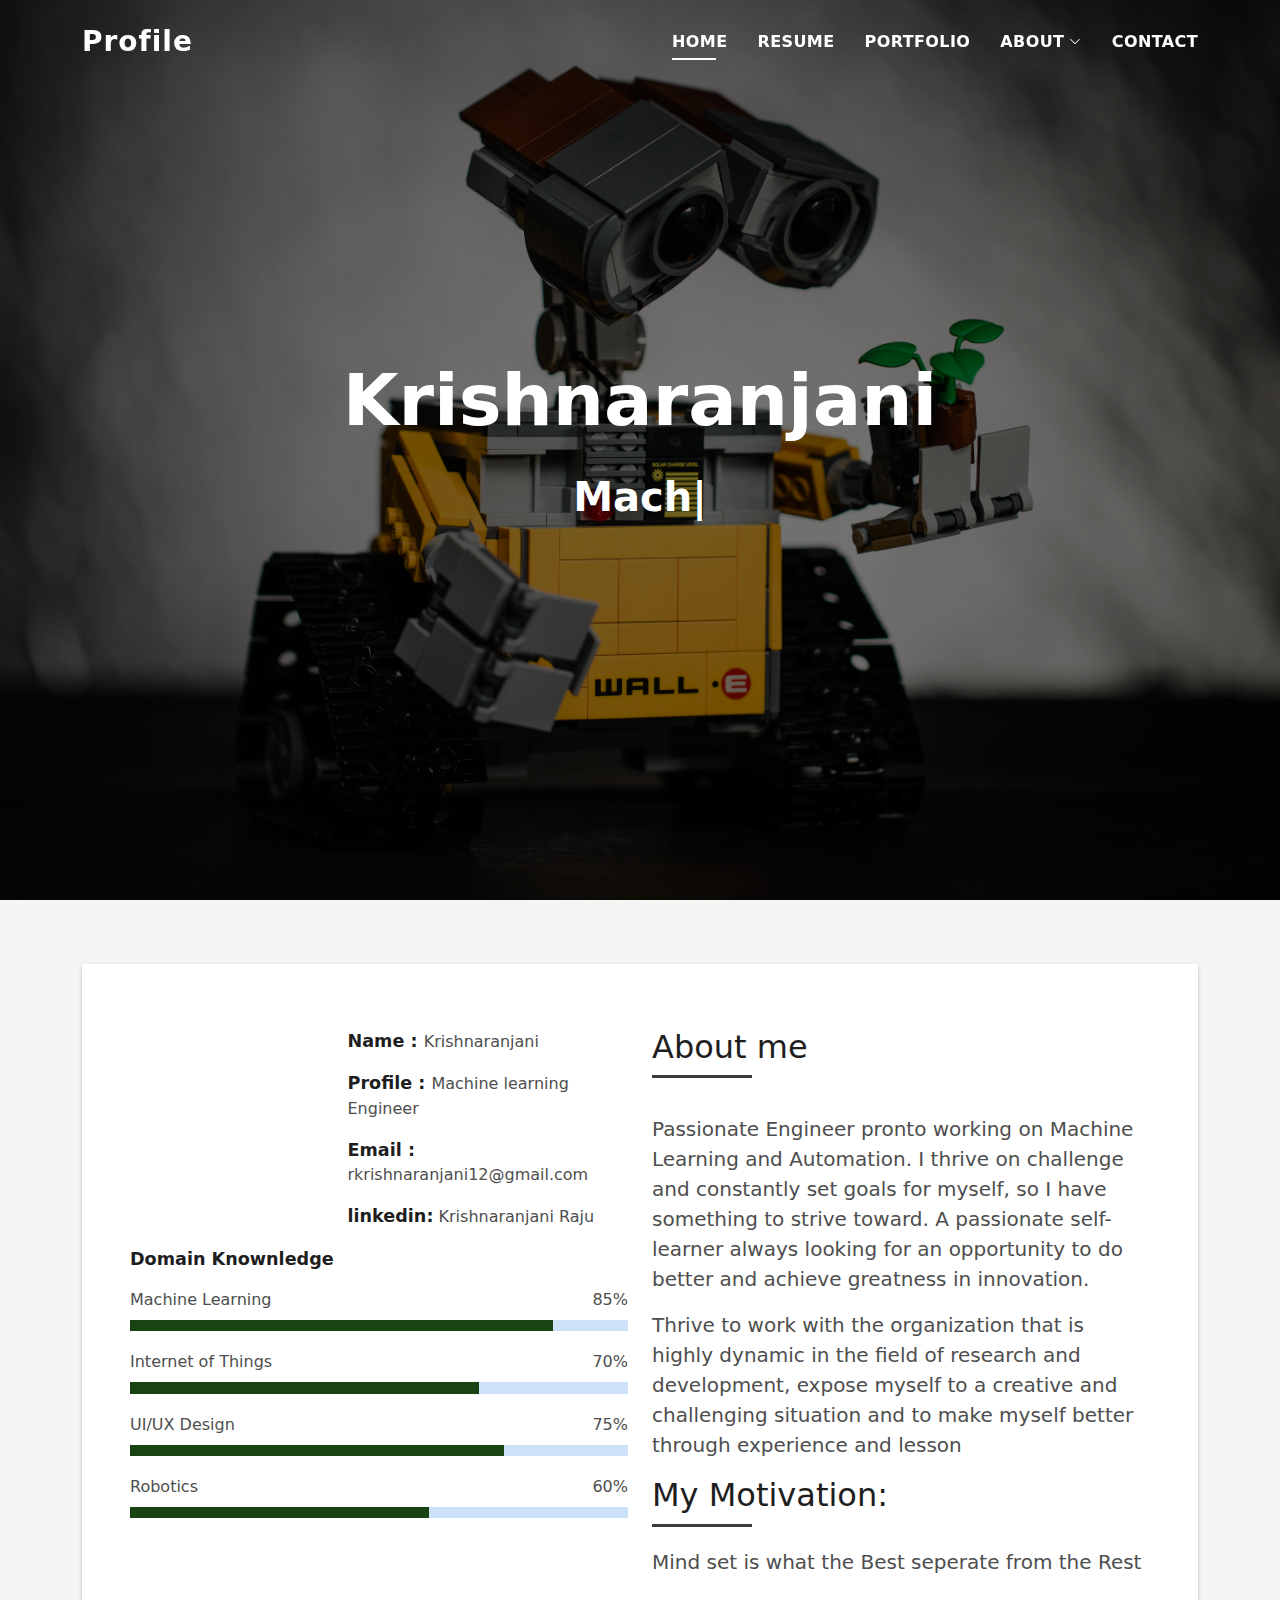
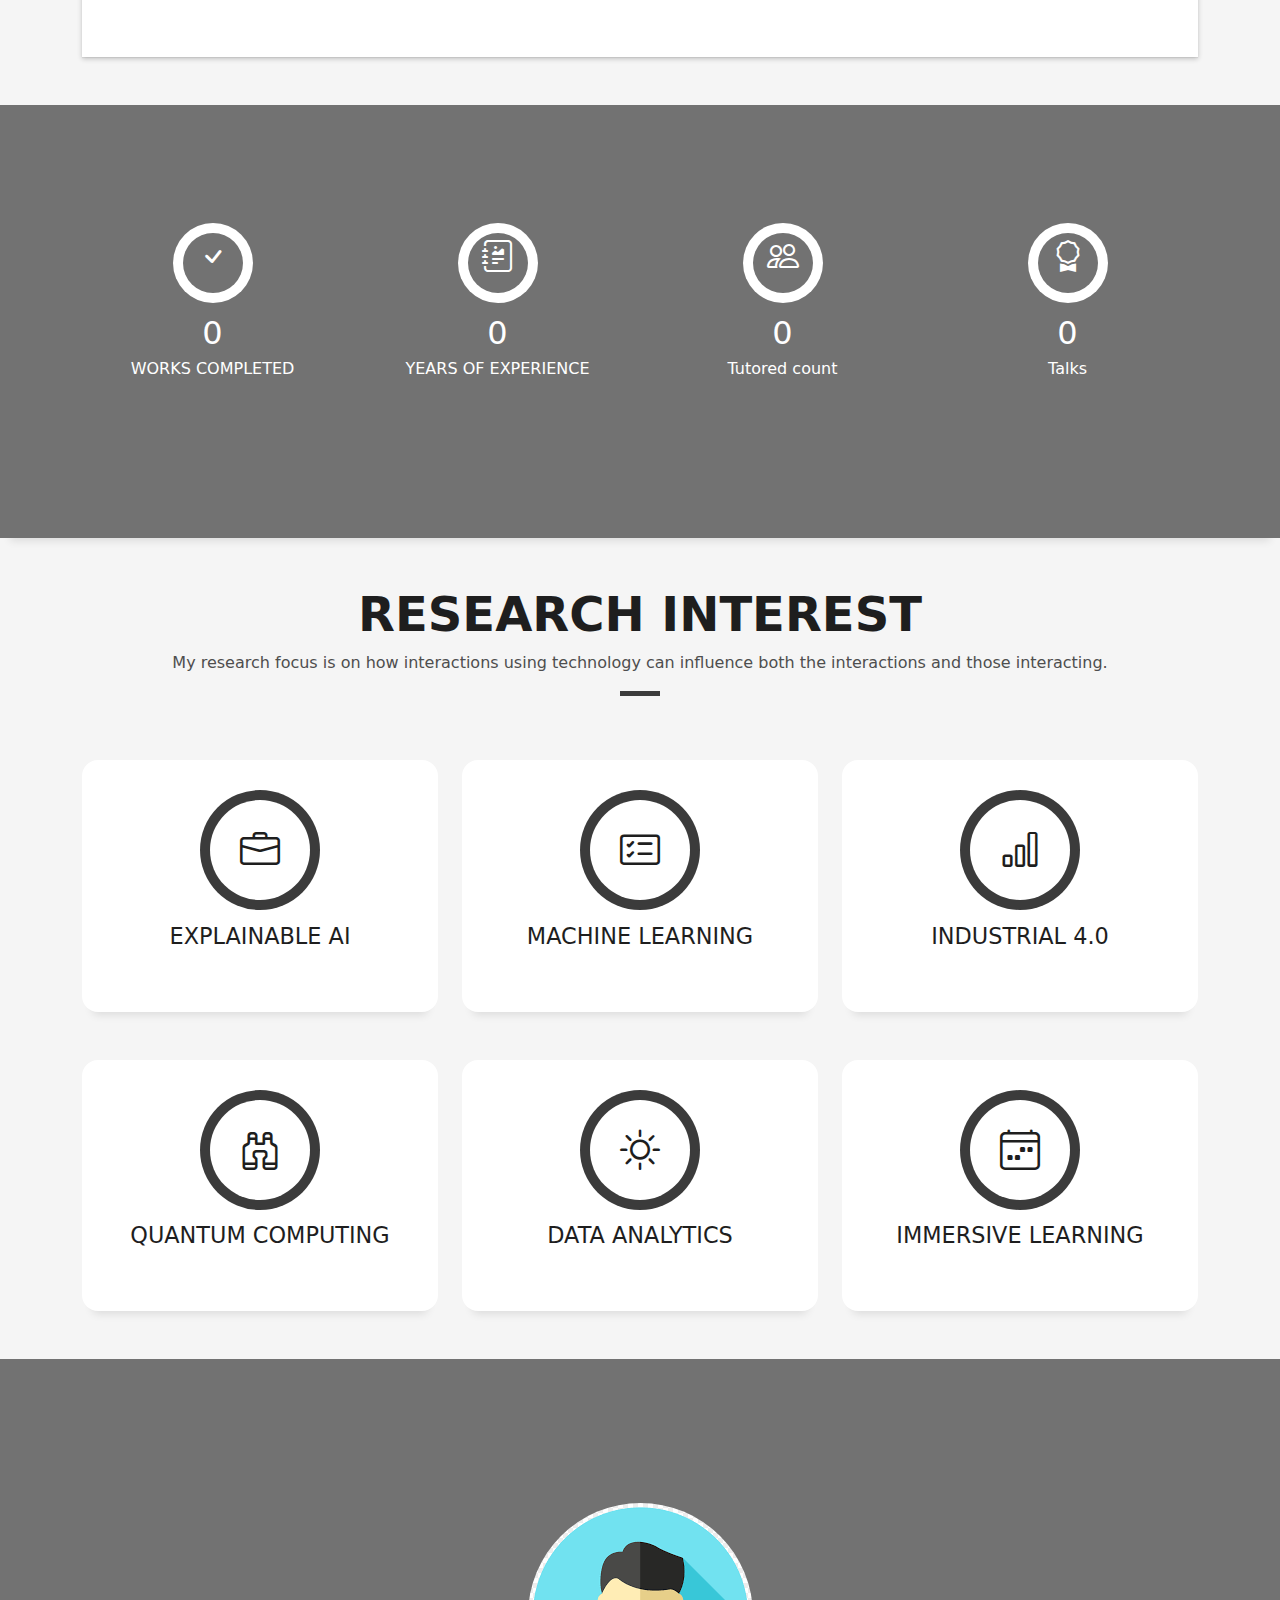
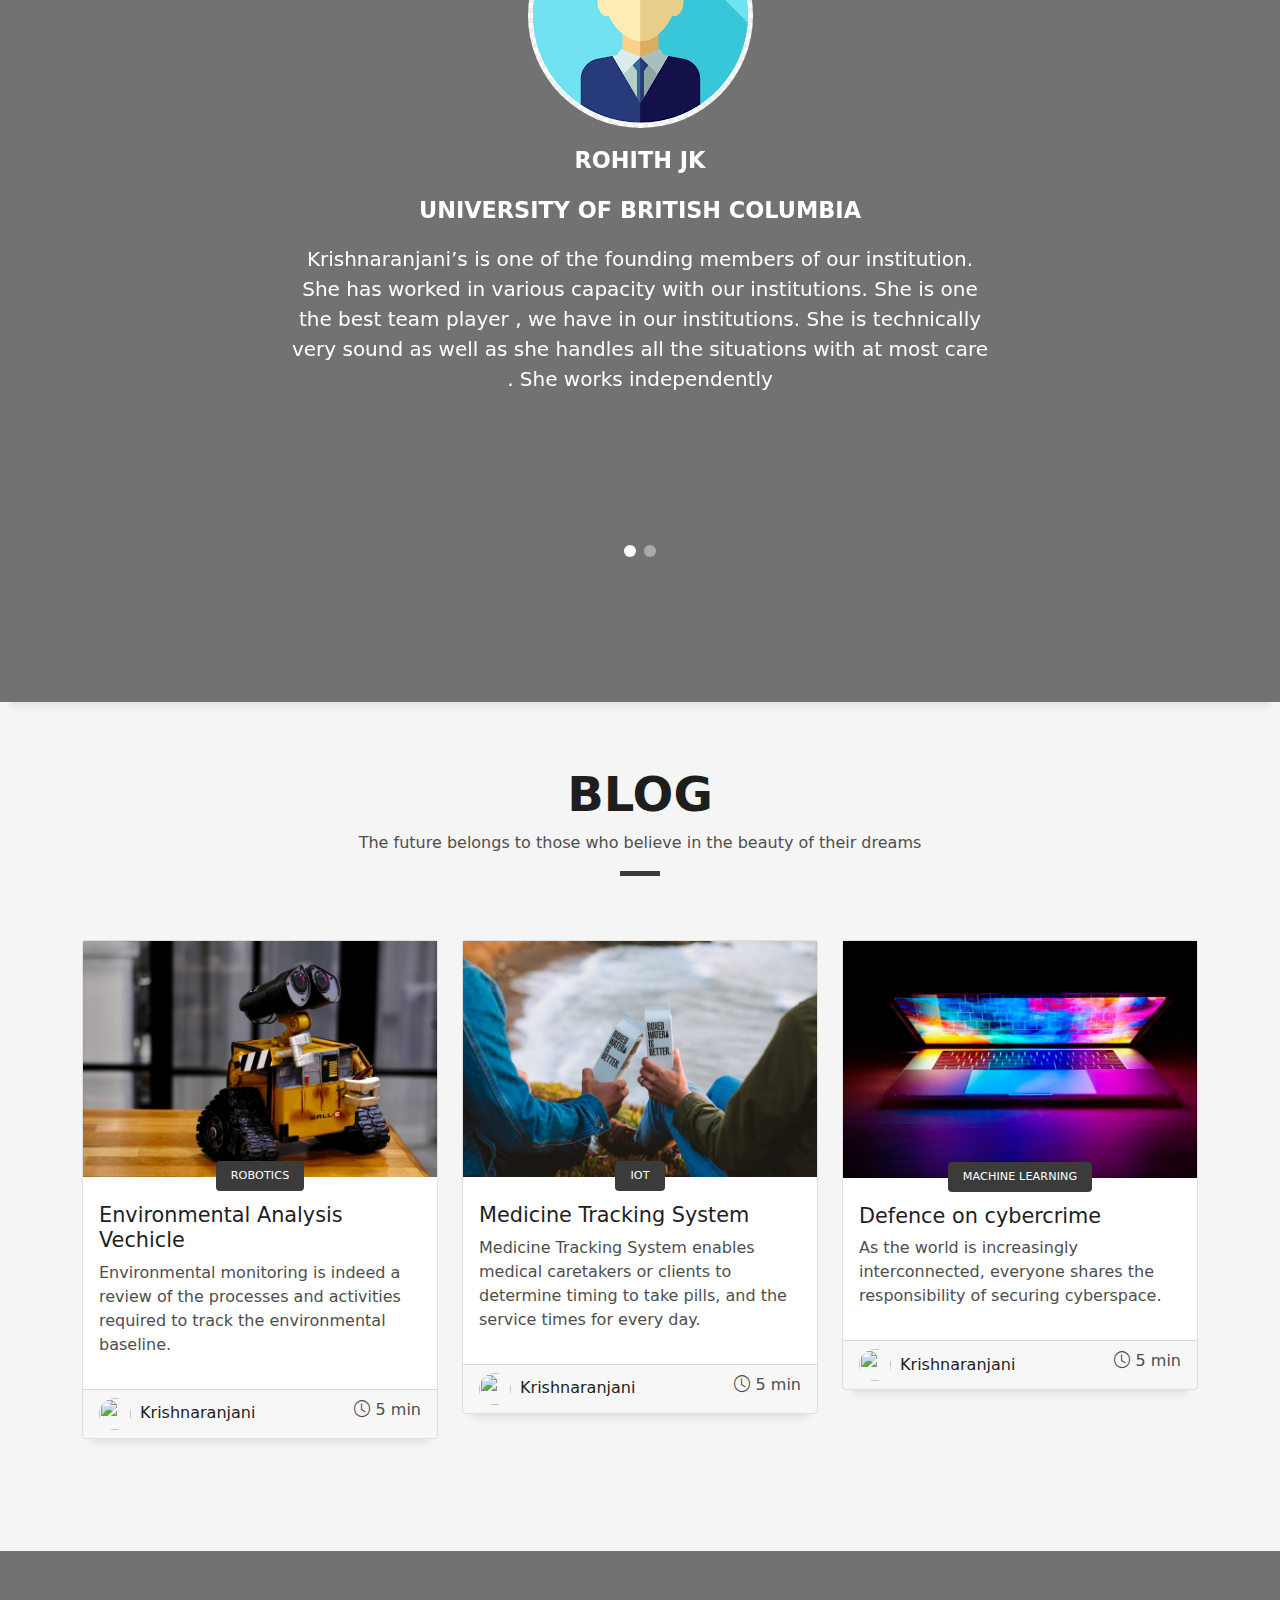
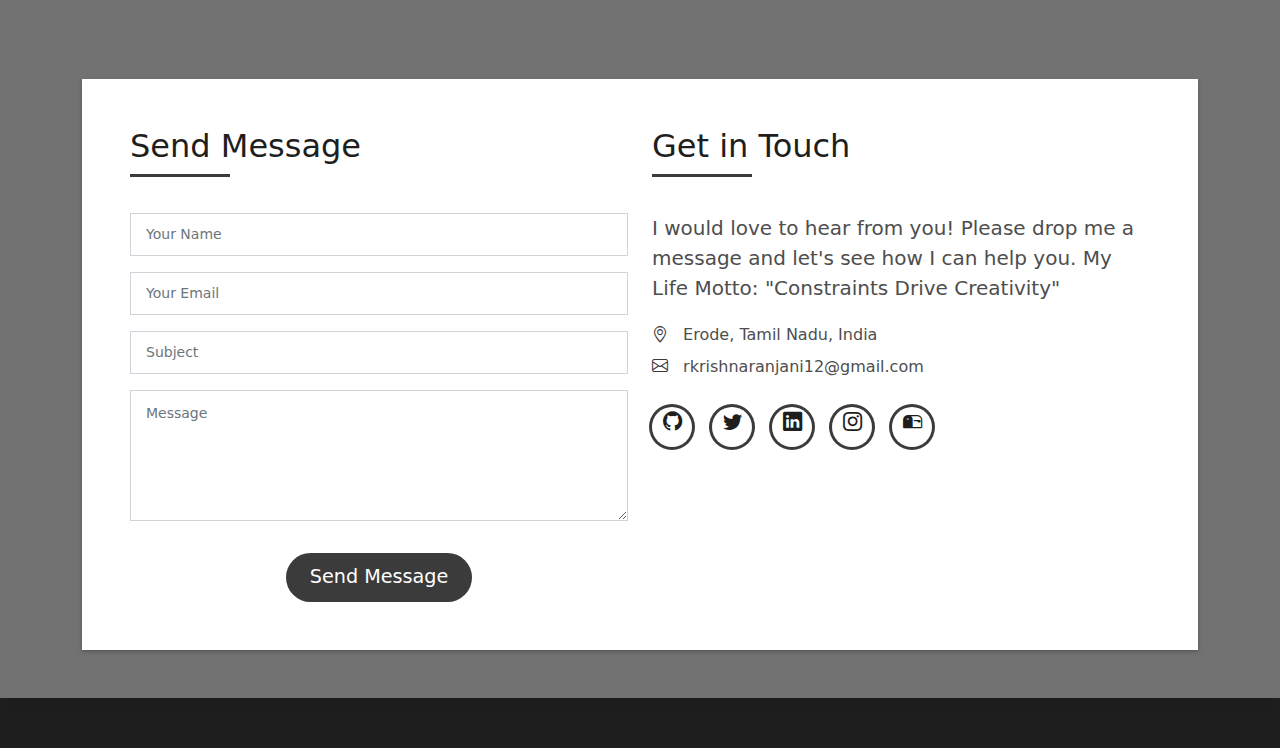
==== index.html @ b7ba9828 "Init commit" ====
<!DOCTYPE html>
<html lang="en">

<head>
  <meta charset="utf-8">
  <meta content="width=device-width, initial-scale=1.0" name="viewport">
  <meta name="viewport" content="width=device-width, initial-scale=1">


  <title>Krishnaranjani</title>
  <title>Krishnaranjani</title>
  <link href="assets/img/favicon.png" rel="icon">
  <link href="assets/img/apple-touch-icon.png" rel="apple-touch-icon">
  <link rel="stylesheet" href="https://cdnjs.cloudflare.com/ajax/libs/font-awesome/4.7.0/css/font-awesome.min.css">



  <!-- Vendor CSS Files -->
  <link href="assets/vendor/bootstrap/css/bootstrap.min.css" rel="stylesheet">
  <link href="assets/vendor/bootstrap-icons/bootstrap-icons.css" rel="stylesheet">
  <link href="assets/vendor/glightbox/css/glightbox.min.css" rel="stylesheet">
  <link href="assets/vendor/swiper/swiper-bundle.min.css" rel="stylesheet">

  <!-- Template Main CSS File -->
  <link href="assets/css/style.css" rel="stylesheet">

</head>

<body>

  <!-- ======= Header ======= -->
  <header id="header" class="fixed-top">
    <div class="container d-flex align-items-center justify-content-between">


      <i class="bi bi-list mobile-nav-toggle">
      </i>

      <h1 class="logo"><a href="index.html">Profile</a></h1>
      <!-- Uncomment below if you prefer to use an image logo -->
      <!-- <a href="index.html" class="logo"><img src="assets/img/logo.png" alt="" class="img-fluid"></a>-->

      <nav id="navbar" class="navbar ">
        <ul>
          <li><a class="bnav-link scrollto active " href="index.html">Home</a></li>
          <li><a class="bnav-link scrollto" href="Resume.html">Resume</a></li>
          <li><a class="bnav-link scrollto " href="Blog.html">Portfolio</a></li>

          <li class="dropdown"><a href="#"><span>About</span> <i class="bi bi-chevron-down"></i></a>
            <ul>
              <li><a href="Experience.html">Journey</a></li>
              <li><a href="#">Current Research</a></li>
              <li><a href="Resume.html">Testimonials</a></li>
              <li><a href="#">Teaching and Outreach</a></li>
              <li><a href="#">Reads</a></li>
              <li><a href="#">Writes</a></li>
            </ul>
          </li>
          <li><a class="bnav-link scrollto" href="contact.html">Contact</a></li>

        </ul>

      </nav>
      <!-- .navbar -->

    </div>


  </header><!-- End Header -->

  <!-- ======= Hero Section ======= -->
  <div id="hero" class="hero route bg-image" style="background-image: url(assets/img/bg.jpg)">
    <div class="overlay-itro"></div>
    <div class="hero-content display-table">
      <div class="table-cell">
        <div class="container">
          <!--<p class="display-6 color-d">Hello, world!</p>-->
          <h1 class="hero-title mb-4">Krishnaranjani</h1>
          <p class="hero-subtitle"><span class="typed"
              data-typed-items="Machine learning Engineer,Explorer , Ambivert, Researcher"></span></p>
          <!-- <p class="pt-3"><a class="btn btn-primary btn js-scroll px-4" href="#about" role="button">Learn More</a></p> -->
        </div>
      </div>
    </div>
  </div><!-- End Hero Section -->

  <main id="main">

    <!-- ======= About Section ======= -->
    <section id="about" class="about-mf sect-pt4 route">
      <div class="container">
        <div class="row">
          <div class="col-sm-12">
            <div class="box-shadow-full">
              <div class="row">
                <div class="col-md-6">
                  <div class="row">
                    <div class="col-sm-6 col-md-5">
                      <div class="about-img">
                        <img src="assets/img/profilepic.jpg" class="img-fluid rounded b-shadow-a" alt="">
                      </div>
                    </div>
                    <div class="col-sm-6 col-md-7">
                      <div class="about-info">
                        <p><span class="title-s">Name : </span> <span>Krishnaranjani</span></p>
                        <p><span class="title-s">Profile : </span> <span>Machine learning Engineer</span></p>
                        <p><span class="title-s">Email : </span> <span>rkrishnaranjani12@gmail.com</span></p>
                        <p><span class="title-s">linkedin:</span> <span>Krishnaranjani Raju</span></p>
                      </div>
                    </div>
                  </div>
                  <div class="skill-mf">
                    <p class="title-s">Domain Knownledge</p>
                    <span>Machine Learning</span> <span class="pull-right">85%</span>
                    <div class="progress">
                      <div class="progress-bar" role="progressbar" style="width: 85%;" aria-valuenow="85"
                        aria-valuemin="0" aria-valuemax="100"></div>
                    </div>
                    <span>Internet of Things</span> <span class="pull-right">70%</span>
                    <div class="progress">
                      <div class="progress-bar" role="progressbar" style="width: 70%" aria-valuenow="70"
                        aria-valuemin="0" aria-valuemax="100"></div>
                    </div>
                    <span>UI/UX Design</span> <span class="pull-right">75%</span>
                    <div class="progress">
                      <div class="progress-bar" role="progressbar" style="width: 75%" aria-valuenow="75"
                        aria-valuemin="0" aria-valuemax="100"></div>
                    </div>
                    <span>Robotics</span> <span class="pull-right">60%</span>
                    <div class="progress">
                      <div class="progress-bar" role="progressbar" style="width: 60%" aria-valuenow="60"
                        aria-valuemin="0" aria-valuemax="100"></div>
                    </div>
                  </div>
                </div>
                <div class="col-md-6">
                  <div class="about-me pt-4 pt-md-0">
                    <div class="title-box-2">
                      <h5 class="title-left">
                        About me
                      </h5>
                    </div>
                    <p class="lead">
                      Passionate Engineer pronto working on Machine Learning and Automation.
                      I thrive on challenge and constantly set goals for myself, so I have something to strive toward.
                      A passionate self-learner always looking for an opportunity to do better and achieve greatness in
                      innovation.
                    </p>
                    <p class="lead">
                      Thrive to work with the organization that is highly dynamic in the field of research and
                      development,
                      expose myself to a creative and challenging situation and to make myself better through experience
                      and lesson
                    </p>
                    <h5 class="title-left">
                      My Motivation:
                    </h5>
                    <br>
                    <p class="lead">
                      Mind set is what the Best seperate from the Rest
                    </p>
                  </div>
                </div>
              </div>
            </div>
          </div>
        </div>
      </div>
    </section><!-- End About Section -->

    <!-- ======= Counter Section ======= -->
    <div class="section-counter paralax-mf bg-image" style="background-image: url(assets/img/counters-bg.jpg)">
      <div class="overlay-mf"></div>
      <div class="container position-relative">
        <div class="row">
          <div class="col-sm-3 col-lg-3">
            <div class="counter-box counter-box pt-4 pt-md-0">
              <div class="counter-ico">
                <span class="ico-circle"><i class="bi bi-check"></i></span>
              </div>
              <div class="counter-num">
                <p data-purecounter-start="0" data-purecounter-end="17" data-purecounter-duration="1"
                  class="counter purecounter"></p>
                <span class="counter-text">WORKS COMPLETED</span>
              </div>
            </div>
          </div>
          <div class="col-sm-3 col-lg-3">
            <div class="counter-box pt-4 pt-md-0">
              <div class="counter-ico">
                <span class="ico-circle"><i class="bi bi-journal-richtext"></i></span>
              </div>
              <div class="counter-num">
                <p data-purecounter-start="0" data-purecounter-end="2" data-purecounter-duration="1"
                  class="counter purecounter"></p>
                <span class="counter-text">YEARS OF EXPERIENCE</span>
              </div>
            </div>
          </div>
          <div class="col-sm-3 col-lg-3">
            <div class="counter-box pt-4 pt-md-0">
              <div class="counter-ico">
                <span class="ico-circle"><i class="bi bi-people"></i></span>
              </div>
              <div class="counter-num">
                <p data-purecounter-start="0" data-purecounter-end="56" data-purecounter-duration="1"
                  class="counter purecounter"></p>
                <span class="counter-text">Tutored count</span>
              </div>
            </div>
          </div>
          <div class="col-sm-3 col-lg-3">
            <div class="counter-box pt-4 pt-md-0">
              <div class="counter-ico">
                <span class="ico-circle"><i class="bi bi-award"></i></span>
              </div>
              <div class="counter-num">
                <p data-purecounter-start="0" data-purecounter-end="6" data-purecounter-duration="1"
                  class="counter purecounter"></p>
                <span class="counter-text">Talks</span>
              </div>
            </div>
          </div>
        </div>
      </div>
    </div><!-- End Counter Section -->

    <!-- ======= Services Section ======= -->
    <section id="services" class="services-mf pt-5 route">
      <div class="container">
        <div class="row">
          <div class="col-sm-12">
            <div class="title-box text-center">
              <h3 class="title-a">
                Research Interest
              </h3>
              <p class="subtitle-a">
                My research focus is on how interactions using technology can influence both the interactions and those
                interacting.
              </p>
              <div class="line-mf"></div>
            </div>
          </div>
        </div>
        <div class="row">
          <div class="col-md-4">
            <div class="service-box">
              <div class="service-ico">
                <span class="ico-circle"><i class="bi bi-briefcase"></i></span>
              </div>
              <div class="service-content">
                <h2 class="s-title">Explainable AI</h2>
                <p class="s-description text-center">

                </p>
              </div>
            </div>
          </div>
          <div class="col-md-4">
            <div class="service-box">
              <div class="service-ico">
                <span class="ico-circle"><i class="bi bi-card-checklist"></i></span>
              </div>
              <div class="service-content">
                <h2 class="s-title">Machine Learning</h2>
                <p class="s-description text-center">

                </p>
              </div>
            </div>
          </div>
          <div class="col-md-4">
            <div class="service-box">
              <div class="service-ico">
                <span class="ico-circle"><i class="bi bi-bar-chart"></i></span>
              </div>
              <div class="service-content">
                <h2 class="s-title">Industrial 4.0</h2>
                <p class="s-description text-center">

                </p>
              </div>
            </div>
          </div>
          <div class="col-md-4">
            <div class="service-box">
              <div class="service-ico">
                <span class="ico-circle"><i class="bi bi-binoculars"></i></span>
              </div>
              <div class="service-content">
                <h2 class="s-title">Quantum Computing</h2>
                <p class="s-description text-center">

                </p>
              </div>
            </div>
          </div>
          <div class="col-md-4">
            <div class="service-box">
              <div class="service-ico">
                <span class="ico-circle"><i class="bi bi-brightness-high"></i></span>
              </div>
              <div class="service-content">
                <h2 class="s-title">Data Analytics</h2>
                <p class="s-description text-center">

                </p>
              </div>
            </div>
          </div>
          <div class="col-md-4">
            <div class="service-box">
              <div class="service-ico">
                <span class="ico-circle"><i class="bi bi-calendar4-week"></i></span>
              </div>
              <div class="service-content">
                <h2 class="s-title">Immersive learning</h2>
                <p class="s-description text-center">

                </p>
              </div>
            </div>
          </div>
        </div>
      </div>
    </section><!-- End Services Section -->





    <!-- ======= Testimonials Section ======= -->
    <div class="testimonials paralax-mf bg-image" style="background-image: url(assets/img/overlay-bg.jpg)">
      <div class="overlay-mf"></div>
      <div class="container">
        <div class="row">
          <div class="col-md-12">

            <div class="testimonials-slider swiper-container" data-aos="fade-up" data-aos-delay="100">
              <div class="swiper-wrapper">

                <div class="swiper-slide">
                  <div class="testimonial-box">
                    <div class="author-test">
                      <img src="assets/img/avatar.PNG" alt="" class="rounded-circle b-shadow-a">
                      <span class="author">Rohith JK</span>
                      <span class="author">University of British Columbia</span>
                    </div>
                    <div class="content-test">
                      <p class="description lead">
                        Krishnaranjani’s is one of the founding members of our institution. She has worked in various
                        capacity with our institutions. She is one the best team player , we have in our institutions.
                        She is technically very sound as well as she handles all the situations with at most care . She
                        works independently
                      </p>
                    </div>
                  </div>
                </div><!-- End testimonial item -->

                <div class="swiper-slide">
                  <div class="testimonial-box">
                    <div class="author-test">
                      <img src="assets/img/avatar.PNG" alt="" class="rounded-circle b-shadow-a">
                      <span class="author">Jawahar Prakash</span>
                      <span class="author">Indian Institute of Technology, Madras</span>
                    </div>
                    <div class="content-test">
                      <p class="description lead">
                        Krishnaranjani is one of the most hardworking persons i have come across in my life. She is
                        ready to do whatever it takes and learn whatever is needed. I have seen master complex heat
                        transfer problems within a week even though she is from a computer background. She is good at
                        doing research and teaching at the same time. Her multitasking ability is very good, she manages
                        different fields like hr, marketing, technical at the same time. She works very hard in silence.
                        My organization is very much blessed to have such a loyal person who stands with you in your bad
                        times.
                      </p>
                    </div>
                  </div>
                </div><!-- End testimonial item -->


              </div>
              <div class="swiper-pagination"></div>
            </div>

            <!-- <div id="testimonial-mf" class="owl-carousel owl-theme">
          
        </div> -->
          </div>
        </div>
      </div>
    </div><!-- End Testimonials Section -->

    <!-- ======= Blog Section ======= -->
    <section id="blog" class="blog-mf sect-pt4 route">
      <div class="container">
        <div class="row">
          <div class="col-sm-12">
            <div class="title-box text-center">
              <h3 class="title-a">
                Blog
              </h3>
              <p class="subtitle-a">
                The future belongs to those who believe in the beauty of their dreams
              </p>
              <div class="line-mf"></div>
            </div>
          </div>
        </div>
        <div class="row">
          <div class="col-md-4">
            <div class="card card-blog">
              <div class="card-img">
                <a href="Blog-1.html"><img src="assets/img/post-1.jpg" alt="" class="img-fluid"></a>
              </div>
              <div class="card-body">
                <div class="card-category-box">
                  <div class="card-category">
                    <h6 class="category">Robotics</h6>
                  </div>
                </div>
                <h3 class="card-title"><a href="Blog-1.html">Environmental Analysis Vechicle</a></h3>
                <p class="card-description">
                  Environmental monitoring is indeed a review of the processes and activities
                  required to track the environmental baseline.
                </p>
              </div>
              <div class="card-footer">
                <div class="post-author">
                  <a href="#">
                    <img src="assets/img/profilepic.jpg" alt="" class="avatar rounded-circle">
                    <span class="author">Krishnaranjani</span>
                  </a>
                </div>
                <div class="post-date">
                  <span class="bi bi-clock"></span> 5 min
                </div>
              </div>
            </div>
          </div>
          <div class="col-md-4">
            <div class="card card-blog">
              <div class="card-img">
                <a href="blog-single.html"><img src="assets/img/post-2.jpg" alt="" class="img-fluid"></a>
              </div>
              <div class="card-body">
                <div class="card-category-box">
                  <div class="card-category">
                    <h6 class="category">IoT</h6>
                  </div>
                </div>
                <h3 class="card-title"><a href="blog-single.html">Medicine Tracking System</a></h3>
                <p class="card-description">
                  Medicine Tracking System enables medical caretakers or clients to determine timing to take pills, and
                  the service times for every day.
                </p>
              </div>
              <div class="card-footer">
                <div class="post-author">
                  <a href="#">
                    <img src="assets/img/profilepic.jpg" alt="" class="avatar rounded-circle">
                    <span class="author">Krishnaranjani</span>
                  </a>
                </div>
                <div class="post-date">
                  <span class="bi bi-clock"></span> 5 min
                </div>
              </div>
            </div>
          </div>
          <div class="col-md-4">
            <div class="card card-blog">
              <div class="card-img">
                <a href="blog-single.html"><img src="assets/img/post-3.jpg" alt="" class="img-fluid"></a>
              </div>
              <div class="card-body">
                <div class="card-category-box">
                  <div class="card-category">
                    <h6 class="category">Machine Learning</h6>
                  </div>
                </div>
                <h3 class="card-title"><a href="blog-single.html">Defence on cybercrime</a></h3>
                <p class="card-description">
                  As the world is increasingly interconnected, everyone shares the responsibility of securing
                  cyberspace.

                </p>
              </div>
              <div class="card-footer">
                <div class="post-author">
                  <a href="#">
                    <img src="assets/img/profilepic.jpg" alt="" class="avatar rounded-circle">
                    <span class="author">Krishnaranjani</span>
                  </a>
                </div>
                <div class="post-date">
                  <span class="bi bi-clock"></span> 5 min
                </div>
              </div>
            </div>
          </div>
        </div>
      </div>
    </section><!-- End Blog Section -->

    <!-- ======= Contact Section ======= -->
    <section id="contact" class="paralax-mf footer-paralax bg-image sect-mt4 route"
      style="background-image: url(assets/img/overlay-bg.jpg)">
      <div class="overlay-mf"></div>
      <div class="container">
        <div class="row">
          <div class="col-sm-12">
            <div class="contact-mf">
              <div id="contact" class="box-shadow-full">
                <div class="row">
                  <div class="col-md-6">
                    <div class="title-box-2">
                      <h5 class="title-left">
                        Send Message
                      </h5>
                    </div>
                    <div>
                      <form action="forms/contact.php" method="post" role="form" class="php-email-form">
                        <div class="row">
                          <div class="col-md-12 mb-3">
                            <div class="form-group">
                              <input type="text" name="name" class="form-control" id="name" placeholder="Your Name"
                                required>
                            </div>
                          </div>
                          <div class="col-md-12 mb-3">
                            <div class="form-group">
                              <input type="email" class="form-control" name="email" id="email" placeholder="Your Email"
                                required>
                            </div>
                          </div>
                          <div class="col-md-12 mb-3">
                            <div class="form-group">
                              <input type="text" class="form-control" name="subject" id="subject" placeholder="Subject"
                                required>
                            </div>
                          </div>
                          <div class="col-md-12">
                            <div class="form-group">
                              <textarea class="form-control" name="message" rows="5" placeholder="Message"
                                required></textarea>
                            </div>
                          </div>
                          <div class="col-md-12 text-center my-3">
                            <div class="loading">Loading</div>
                            <div class="error-message"></div>
                            <div class="sent-message">Your message has been sent. Thank you!</div>
                          </div>
                          <div class="col-md-12 text-center">
                            <button type="submit" class="button button-a button-big button-rouded">Send Message</button>
                          </div>
                        </div>
                      </form>
                    </div>
                  </div>
                  <div class="col-md-6">
                    <div class="title-box-2 pt-4 pt-md-0">
                      <h5 class="title-left">
                        Get in Touch
                      </h5>
                    </div>
                    <div class="more-info">
                      <p class="lead">
                        I would love to hear from you! Please drop me a message and let's see how I can help you.


                        My Life Motto: "Constraints Drive Creativity"
                      </p>
                      <ul class="list-ico">
                        <li><span class="bi bi-geo-alt"></span> Erode, Tamil Nadu, India</li>
                        <li><span class="bi bi-envelope"></span> rkrishnaranjani12@gmail.com</li>
                      </ul>
                    </div>
                    <div class="socials">
                      <ul>
                        <li><a href="https://github.com/KrishnaRanjani"><span class="ico-circle"><i
                                class="bi bi-github align-middle"></i></span></a></li>
                        <li><a href="https://twitter.com/Krishnaranjani_"><span class="ico-circle"><i
                                class="bi bi-twitter align-middle"></i></span></a></li>
                        <li><a href="https://www.linkedin.com/in/krishnaranjani/"><span class="ico-circle"><i
                                class="bi bi-linkedin align-middle"></i></span></a></li>
                        <li><a href="https://www.instagram.com/aim_2_spark/"><span class="ico-circle"><i
                                class="bi bi-instagram align-middle"></i></span></a></li>
                        <li><a href="mailto: rkrishnaranjani12gmail.com"><span class="ico-circle"><i
                                class="bi bi-mailbox2 align-middle"></i></span></a></li>

                      </ul>
                    </div>
                  </div>
                </div>
              </div>
            </div>
          </div>
        </div>
      </div>
    </section><!-- End Contact Section -->

  </main><!-- End #main -->

  <!-- ======= Footer ======= -->
  <footer>
    <div class="container">
      <div class="row">
        <div class="col-sm-12">
          <div class="copyright-box">

          </div>
        </div>
      </div>
    </div>
  </footer>

  <div id="preloader"></div>
  <a href="#" class="back-to-top d-flex align-items-center justify-content-center"><i
      class="bi bi-arrow-up-short"></i></a>


  <script src="assets/vendor/bootstrap/js/bootstrap.bundle.min.js"></script>
  <script src="assets/vendor/glightbox/js/glightbox.min.js"></script>
  <script src="assets/vendor/php-email-form/validate.js"></script>
  <script src="assets/vendor/purecounter/purecounter.js"></script>
  <script src="assets/vendor/swiper/swiper-bundle.min.js"></script>
  <script src="assets/vendor/typed.js/typed.min.js"></script>


  <script src="assets/js/main.js"></script>

</body>

</html>
---- assets/css/style.css ----
/**
* Template Name: DevFolio - v4.3.0
* Template URL: https://bootstrapmade.com/devfolio-bootstrap-portfolio-html-template/
* Author: BootstrapMade.com
* License: https://bootstrapmade.com/license/
*/

/*--------------------------------------------------------------
# General
--------------------------------------------------------------*/

body {
  background-color: #f5f5f5;
  color: #4e4e4e;
}

h1, h2, h3, h4, h5, h6 {
  color: #1e1e1e;
}

a {
  color: #1e1e1e;
  text-decoration: none;
  transition: all 0.5s ease-in-out;
}

a:hover {
  color: #3B3B3B;
  text-decoration: none;
  transition: all 0.5s ease-in-out;
}

.p-r {
  position: relative;
}

.color-a {
  text-decoration: none;
  color: #3B3B3B;
}

.color-d {
  color: #f5f5f5;
}

.color-text-a {
  text-decoration: none;
  color: #4e4e4e;
}

.box-shadow, .paralax-mf, .service-box, .work-box, .card-blog {
  box-shadow: 0 13px 8px -10px rgba(0, 0, 0, 0.1);
}

.box-shadow-a, .button:hover {
  text-decoration: none;
  box-shadow: 0 0 0 4px #cde1f8;
}

.display-5 {
  font-size: 2.5rem;
  font-weight: 300;
  line-height: 1.1;
}

.display-6 {
  font-size: 2rem;
  font-weight: 300;
  line-height: 1.1;
}

.avatar {
  width: 32px;
  height: 32px;
  margin-right: 4px;
  overflow: hidden;
}

.bg-image {
  background-repeat: no-repeat;
  background-attachment: fixed;
  background-size: cover;
  background-position: center center;
}

@media (max-width: 1024px) {
  .bg-image {
    background-attachment: scroll;
  }
}

.overlay-mf {
  background-color: #3B3B3B;
}

.overlay-mf {
  position: absolute;
  top: 0;
  left: 0px;
  padding: 0;
  height: 100%;
  width: 100%;
  opacity: .7;
}

.paralax-mf {
  position: relative;
  padding: 8rem 0;
}

.display-table {
  width: 100%;
  height: 100%;
  display: table;
}

.table-cell {
  display: table-cell;
  vertical-align: middle;
}

/*--/ Sections /--*/

.sect-4 {
  padding: 4rem 0;
}

.sect-pt4 {
  padding-top: 4rem;
}

.sect-mt4 {
  margin-top: 4rem;
}

/*--/ Title s /--*/

.title-s {
  font-weight: 600;
  color: #1e1e1e;
  font-size: 1.1rem;
}

/*--/ Title A /--*/

.title-box {
  margin-bottom: 4rem;
}

.title-a {
  text-decoration: none;
  font-size: 3rem;
  font-weight: bold;
  text-transform: uppercase;
}

.subtitle-a {
  text-decoration: none;
  color: #4e4e4e;
}

.line-mf {
  width: 40px;
  height: 5px;
  background-color: #3B3B3B;
  margin: 0 auto;
}

/*--/ Title Left /--*/

.title-box-2 {
  margin-bottom: 3rem;
}

.title-left {
  font-size: 2rem;
  position: relative;
}

.title-left:before {
  content: '';
  position: absolute;
  height: 3px;
  background-color: #3B3B3B;
  width: 100px;
  bottom: -12px;
}

/*------/ Box /------*/

.box-pl2 {
  padding-left: 2rem;
}

.box-shadow-full {
  padding: 3rem 1.25rem;
  position: relative;
  background-color: #fff;
  margin-bottom: 3rem;
  z-index: 2;
  box-shadow: 0 1px 1px 0 rgba(0, 0, 0, 0.06), 0 2px 5px 0 rgba(0, 0, 0, 0.2);
}

@media (min-width: 768px) {
  .box-shadow-full {
    padding: 3rem;
  }
}

/*------/ Socials /------*/

.socials {
  padding: 1.5rem 0;
}

.socials ul li {
  display: inline-block;
}

.socials .ico-circle {
  height: 40px;
  width: 40px;
  font-size: 1.2rem;
  border-radius: 50%;
  line-height: 1.6;
  margin: 0 15px 0 0;
  box-shadow: 0 0 0 3px #3B3B3B;
  transition: all 500ms ease;
}

.socials .ico-circle:hover {
  background-color: #3B3B3B;
  color: #fff;
  box-shadow: 0 0 0 3px #cde1f8;
  transition: all 500ms ease;
}

/*------/ Ul resect /------*/

.ul-resect, .socials ul, .list-ico, .blog-wrapper .post-meta ul, .box-comments .list-comments, .widget-sidebar .list-sidebar, .widget-tags ul {
  list-style: none;
  padding-left: 0;
  margin-bottom: 0;
}

.list-ico {
  line-height: 2;
}

.list-ico span {
  color: #3B3B3B;
  margin-right: 10px;
}

/*------/ Ico Circle /------*/

.ico-circle {
  height: 100px;
  width: 100px;
  font-size: 2rem;
  border-radius: 50%;
  line-height: 1.55;
  margin: 0 auto;
  text-align: center;
  box-shadow: 0 0 0 10px #3B3B3B;
  display: block;
}

/*------/ Owl Carousel /------*/

.owl-theme .owl-dots {
  text-align: center;
  margin-top: 18px;
}

.owl-theme .owl-dots .owl-dot {
  display: inline-block;
}

.owl-theme .owl-dots .owl-dot span {
  width: 18px;
  height: 7px;
  margin: 5px 5px;
  background: #cde1f8;
  border: 0px solid #cde1f8;
  display: block;
  transition: all 0.6s ease-in-out;
  cursor: pointer;
}

.owl-theme .owl-dots .owl-dot:hover span {
  background-color: #cde1f8;
}

.owl-theme .owl-dots .owl-dot.active span {
  background-color: #1B1B1B;
  width: 25px;
}

/*--/ Scrolltop s /--*/

.scrolltop-mf {
  position: relative;
  display: none;
}

.scrolltop-mf span {
  z-index: 999;
  position: fixed;
  width: 42px;
  height: 42px;
  background-color: #3B3B3B;
  opacity: .7;
  font-size: 1.6rem;
  line-height: 1.5;
  text-align: center;
  color: #fff;
  top: auto;
  left: auto;
  right: 30px;
  bottom: 50px;
  cursor: pointer;
  border-radius: 50%;
}

/*--------------------------------------------------------------
# Back to top button
--------------------------------------------------------------*/

.back-to-top {
  position: fixed;
  visibility: hidden;
  opacity: 0;
  right: 15px;
  bottom: 15px;
  z-index: 996;
  background: #3B3B3B;
  width: 40px;
  height: 40px;
  border-radius: 50px;
  transition: all 0.4s;
}

.back-to-top i {
  font-size: 28px;
  color: #fff;
  line-height: 0;
}

.back-to-top:hover {
  background: #298eff;
  color: #fff;
}

.back-to-top.active {
  visibility: visible;
  opacity: 1;
}

/*------/ Prelaoder /------*/

#preloader {
  position: fixed;
  top: 0;
  left: 0;
  right: 0;
  bottom: 0;
  z-index: 9999;
  overflow: hidden;
  background: #fff;
}

#preloader:before {
  content: "";
  position: fixed;
  top: calc(50% - 30px);
  left: calc(50% - 30px);
  border: 6px solid #f2f2f2;
  border-top: 6px solid #3B3B3B;
  border-radius: 50%;
  width: 60px;
  height: 60px;
  -webkit-animation: animate-preloader 1s linear infinite;
  animation: animate-preloader 1s linear infinite;
}

@-webkit-keyframes animate-preloader {
  0% {
    transform: rotate(0deg);
  }
  100% {
    transform: rotate(360deg);
  }
}

@keyframes animate-preloader {
  0% {
    transform: rotate(0deg);
  }
  100% {
    transform: rotate(360deg);
  }
}

/*------/ loader /------*/

.loader {
  width: 200px;
  height: 200px;
  margin: 0 auto;
  position: relative;
}

.loader:before {
  content: "";
  background: #34b848;
  width: 100px;
  height: 20px;
  transform: translateX(-50%);
  position: absolute;
  bottom: 0;
  left: 50%;
  animation: left-to-right 1s ease infinite alternate;
}

.loader .boxs {
  background: #262626;
  width: 60px;
  height: 60px;
  border-radius: 100%;
  box-shadow: 15px 15px 0px rgba(0, 0, 0, .2);
  transform: translateX(-50%);
  position: absolute;
  bottom: 20px;
  left: 50%;
  animation: turning .5s cubic-bezier(.46, .01, 1, .67) infinite alternate;
}

.loader .boxs:before {
  content: "";
  background: #fff;
  width: 25px;
  height: 25px;
  transform: translateX(-50%) translateY(-50%);
  position: absolute;
  top: 50%;
  left: 50%;
  animation: round 2s ease-in-out infinite alternate;
}

@keyframes left-to-right {
  0% {
    width: 100%;
    border-radius: 0;
  }
  50% {
    width: 100px;
    border-radius: 20px;
  }
  100% {
    width: 100%;
    border-radius: 0;
  }
}

@keyframes turning {
  from {
    bottom: 130px;
  }
  to {
    bottom: 20px;
  }
}

@keyframes round {
  0% {
    border-radius: 0 0 0 0;
    transform: translateX(-50%) translateY(-50%) rotate(0deg);
  }
  25% {
    border-radius: 50% 0 0 0;
    transform: translateX(-50%) translateY(-50%) rotate(90deg);
  }
  50% {
    border-radius: 50% 50% 0 0;
    transform: translateX(-50%) translateY(-50%) rotate(180deg);
  }
  75% {
    border-radius: 50% 50% 50% 0;
    transform: translateX(-50%) translateY(-50%) rotate(270deg);
  }
  100% {
    border-radius: 50% 50% 50% 50%;
    transform: translateX(-50%) translateY(-50%) rotate(360deg);
  }
}

/*------/ Button /------*/

.button {
  display: inline-block;
  padding: .3rem .6rem;
  text-align: center;
  vertical-align: middle;
  -webkit-user-select: none;
  -moz-user-select: none;
  user-select: none;
  font-size: 1rem;
  border-radius: .3rem;
  border: 1px solid transparent;
  transition: all 500ms ease;
  cursor: pointer;
}

.button:focus {
  outline: 0;
}

.button:hover {
  background-color: #0062d3;
  color: #fff;
  transition: all 500ms ease;
}

.button-a {
  text-decoration: none;
  background-color: #3B3B3B;
  color: #fff;
  border-color: #cde1f8;
}

.button-big {
  padding: .9rem 2.3rem;
  font-size: 1.2rem;
}

.button-rouded {
  border-radius: 5rem;
}

.btn-lg {
  padding: .5rem 1rem;
  font-size: 1.25rem;
  line-height: 1.5;
  border-radius: .3rem;
}

/*--------------------------------------------------------------
# Header
--------------------------------------------------------------*/

#header {
  transition: all 0.5s;
  z-index: 997;
  padding: 20px 0;
}

#header .logo {
  font-size: 28px;
  margin: 0;
  padding: 0;
  font-weight: 600;
  letter-spacing: 1px;
}

#header .logo a {
  color: #fff;
}

#header .logo img {
  max-height: 40px;
}

#header.header-scrolled {
  background: rgba(0, 0, 0, 0.9);
  padding: 12px 0;
}

/*--------------------------------------------------------------
# Navigation Menu
--------------------------------------------------------------*/

/**
* Desktop Navigation 
*/

.navbar {
  padding: 0;
}

.navbar ul {
  margin: 0;
  padding: 0;
  display: flex;
  list-style: none;
  align-items: center;
}

.navbar li {
  position: relative;
}

.navbar>ul>li {
  white-space: nowrap;
  padding: 10px 0 10px 30px;
}

/* , .navbar a:focus */
.navbar a {
  display: flex;
  align-items: center;
  justify-content: space-between;
  color: #fff;
  font-size: 16px;
  font-weight: 600;
  padding: 0;
  white-space: nowrap;
  transition: 0.3s;
  letter-spacing: 0.4px;
  position: relative;
  text-transform: uppercase;
}

.navbar a i, .navbar a:focus i {
  font-size: 12px;
  line-height: 0;
  margin-left: 5px;
}

.navbar>ul>li>a:before {
  content: "";
  position: absolute;
  width: 100%;
  height: 2px;
  bottom: -6px;
  left: 0;
  width: 0;
  background-color: #fff;
  visibility: hidden;
  transition: all 0.3s ease-in-out 0s;
}

.navbar a:hover:before, .navbar li:hover>a:before, .navbar .active:before {
  visibility: visible;
  width: 80%;
}

.navbar a:hover, .navbar .active, .navbar .active:focus, .navbar li:hover>a {
  color: #fff;
}

.navbar .dropdown ul {
  display: block;
  position: absolute;
  left: 30px;
  top: calc(100% + 30px);
  margin: 0;
  padding: 10px 0;
  z-index: 99;
  opacity: 0;
  visibility: hidden;
  background: #fff;
  box-shadow: 0px 0px 30px rgba(127, 137, 161, 0.25);
  transition: 0.3s;
}

.navbar .dropdown ul li {
  min-width: 200px;
}

.navbar .dropdown ul a {
  padding: 10px 20px;
  font-size: 14px;
  text-transform: none;
  color: #4e4e4e;
}

.navbar .dropdown ul a i {
  font-size: 12px;
}

.navbar .dropdown ul a:hover, .navbar .dropdown ul .active:hover, .navbar .dropdown ul li:hover>a {
  color: #3B3B3B;
}

.navbar .dropdown:hover>ul {
  opacity: 1;
  top: 100%;
  visibility: visible;
}

.navbar .dropdown .dropdown ul {
  top: 0;
  left: calc(100% - 30px);
  visibility: hidden;
}

.navbar .dropdown .dropdown:hover>ul {
  opacity: 1;
  top: 0;
  left: 100%;
  visibility: visible;
}

@media (max-width: 1366px) {
  .navbar .dropdown .dropdown ul {
    left: -90%;
  }
  .navbar .dropdown .dropdown:hover>ul {
    left: -100%;
  }
}

/**
* Mobile Navigation 
*/

.mobile-nav-toggle {
  color: #fff;
  font-size: 28px;
  cursor: pointer;
  display: none;
  line-height: 0;
  transition: 0.5s;
}

@media (max-width: 991px) {
  .mobile-nav-toggle {
    display: block;
    z-index: 1000;
  }
  .navbar ul {
    display: none;
  }
}

.navbar-mobile {
  position: fixed;
  overflow: hidden;
  top: 0;
  right: 0;
  left: 0;
  bottom: 0;
  background: rgba(78, 78, 78, 0.9);
  transition: 0.3s;
  z-index: 999;
}

.navbar-mobile .mobile-nav-toggle {
  position: absolute;
  top: 15px;
  right: 15px;
}

.navbar-mobile ul {
  display: block;
  position: absolute;
  width: 100%;
  top: 55px;
  /* right: 15px;
  bottom: 15px;
  left: 15px; */
  padding: 10px 0;
  background-color: rgb(251 251 251);
  overflow-y: auto;
  transition: 0.3s;
}

.navbar-mobile>ul>li {
  padding: 0;
}

.navbar-mobile a:hover:before, .navbar-mobile li:hover>a:before, .navbar-mobile .active:before {
  visibility: hidden;
}

.navbar-mobile a {
  padding: 10px 20px;
  font-size: 15px;
  color: #4e4e4e;
}

.navbar-mobile a:hover, .navbar-mobile .active, .navbar-mobile li:hover>a {
  color: #3B3B3B;
}

.navbar-mobile .getstarted {
  margin: 15px;
}

.navbar-mobile .dropdown ul {
  position: static;
  display: none;
  margin: 10px 20px;
  padding: 10px 0;
  z-index: 99;
  opacity: 1;
  visibility: visible;
  background: #fff;
  box-shadow: 0px 0px 30px rgba(127, 137, 161, 0.25);
}

.navbar-mobile .dropdown ul li {
  min-width: 200px;
}

.navbar-mobile .dropdown ul a {
  padding: 10px 20px;
}

.navbar-mobile .dropdown ul a i {
  font-size: 12px;
}

.navbar-mobile .dropdown ul a:hover, .navbar-mobile .dropdown ul .active:hover, .navbar-mobile .dropdown ul li:hover>a {
  color: #3B3B3B;
}

.navbar-mobile .dropdown>.dropdown-active {
  display: block;
  margin-left: 0px !important;
}

/*--------------------------------------------------------------
# Hero Section
--------------------------------------------------------------*/

.hero {
  height: 100vh;
  position: relative;
  color: #fff;
}

.hero .hero-content {
  text-align: center;
  position: absolute;
}

.hero .overlay-itro {
  background-color: rgba(0, 0, 0, 0.6);
  position: absolute;
  top: 0;
  left: 0px;
  padding: 0;
  height: 100%;
  width: 100%;
  opacity: .9;
}

.hero .hero-title {
  color: #fff;
  font-weight: 600;
  font-size: 3rem;
}

@media (min-width: 768px) {
  .hero .hero-title {
    font-size: 4.5rem;
  }
}

.hero .hero-subtitle {
  font-size: 1.5rem;
  font-weight: 600;
}

@media (min-width: 768px) {
  .hero .hero-subtitle {
    font-size: 2.5rem;
  }
}

.hero .text-slider-items {
  display: none;
}

.hero-single {
  height: 350px;
}

.hero-single .hero-content {
  margin-top: 30px;
}

.hero-single .hero-title {
  text-transform: uppercase;
  font-size: 3rem;
}

@media (min-width: 768px) {
  .hero-single .hero-title {
    font-size: 3.5rem;
  }
}

.hero-single .breadcrumb {
  background-color: transparent;
  color: #3B3B3B;
}

.hero-single .breadcrumb .breadcrumb-item:before {
  color: #cde1f8;
}

.hero-single .breadcrumb .breadcrumb-item.active {
  color: #cde1f8;
}

.hero-single .breadcrumb a {
  color: #fff;
}

/*--------------------------------------------------------------
# About
--------------------------------------------------------------*/

.about-mf .box-shadow-full {
  padding-top: 4rem;
  padding-bottom: 4rem;
}

.about-mf .about-img {
  margin-bottom: 2rem;
}

.about-mf .about-img img {
  margin-left: 10px;
}

@media (min-width: 767px) {
  .about-mf .box-pl2 {
    margin-top: 3rem;
    padding-left: 0rem;
  }
}

.skill-mf span {
  color: #4e4e4e;
}

.skill-mf .progress {
  background-color: #cde1f8;
  margin: .5rem 0 1.2rem 0;
  border-radius: 0;
  height: .7rem;
}

.skill-mf .progress .progress-bar {
  height: .7rem;
  background-color: #1A4314;
}

/*--------------------------------------------------------------
# Services
--------------------------------------------------------------*/

.service-box {
  background-color: #fff;
  padding: 2.5rem 1.3rem;
  border-radius: 1rem;
  margin-bottom: 3rem;
  text-align: center;
}

.service-box:hover .ico-circle {
  transition: all 500ms ease;
  color: #fff;
  background-color: #3B3B3B;
  box-shadow: 0 0 0 10px #fff;
}

.service-box .service-ico {
  margin-bottom: 1rem;
  color: #1e1e1e;
}

.service-box .ico-circle {
  transition: all 500ms ease;
  display: inline-flex;
  align-items: center;
  justify-content: center;
}

.service-box .ico-circle i {
  line-height: 0;
  font-size: 40px;
}

.service-box .s-title {
  font-size: 1.4rem;
  text-transform: uppercase;
  text-align: center;
  padding: .4rem 0;
}

.service-box .s-description {
  color: #4e4e4e;
}

/*--------------------------------------------------------------
# Counter
--------------------------------------------------------------*/

.counter-box {
  color: #fff;
  text-align: center;
}

@media (min-width: 577px) {
  .counter-box {
    margin-bottom: 1.8rem;
  }
}

.counter-ico {
  margin-bottom: 1rem;
}

.counter-ico .ico-circle {
  height: 60px;
  width: 60px;
  line-height: 1.5;
  box-shadow: 0 0 0 10px #fff;
}

.counter-num .counter {
  font-size: 2rem;
  margin-bottom: 0;
}

/*--------------------------------------------------------------
# Portfolio
--------------------------------------------------------------*/

.work-box {
  margin-bottom: 3rem;
  -webkit-backface-visibility: hidden;
  backface-visibility: hidden;
  background-color: #fff;
}

.work-box:hover img {
  transform: scale(1.3);
}

.work-img {
  display: block;
  overflow: hidden;
}

.work-img img {
  transition: all 1s;
}

.work-content {
  padding: 2rem 3% 1rem 4%;
}

.work-content .w-more {
  color: #4e4e4e;
  font-size: .8rem;
}

.work-content .w-more .w-ctegory {
  color: #3B3B3B;
}

.work-content .w-like {
  font-size: 2.5rem;
  color: #3B3B3B;
  float: right;
}

.work-content .w-like a {
  color: #3B3B3B;
}

.work-content .w-like .num-like {
  font-size: .7rem;
}

.w-title {
  font-size: 1.2rem;
}

/*--------------------------------------------------------------
# Testimonials
--------------------------------------------------------------*/

.testimonial-box {
  color: #fff;
  text-align: center;
}

.testimonial-box .author-test {
  margin-top: 1rem;
}



.testimonial-box .author {
  color: #fff;
  text-transform: uppercase;
  font-weight: 600;
  margin: 1rem 0;
  display: block;
  font-size: 1.4rem;
}

.testimonial-box .comit {
  font-size: 2rem;
  color: #3B3B3B;
  background-color: #fff;
  width: 52px;
  height: 52px;
  display: block;
  margin: 0 auto;
  border-radius: 50%;
  line-height: 1.6;
}

@media (min-width: 768px) {
  .testimonial-box .description {
    padding: 0 5rem;
  }
}

@media (min-width: 992px) {
  .testimonial-box .description {
    padding: 0 8rem;
  }
}

@media (min-width: 1200px) {
  .testimonial-box .description {
    padding: 0 13rem;
  }
}

.swiper-pagination {
  margin-top: 20px;
  position: relative;
}

.swiper-pagination .swiper-pagination-bullet {
  width: 12px;
  height: 12px;
  background-color: rgba(255, 255, 255, 0.4);
  opacity: 1;
}

.swiper-pagination .swiper-pagination-bullet-active {
  background-color: #fff;
}

/*--------------------------------------------------------------
# Contact
--------------------------------------------------------------*/

.footer-paralax {
  padding: 4rem 0 0 0;
}

.contact-mf {
  margin-top: 4rem;
}

@media (min-width: 767px) {
  .contact-mf .box-pl2 {
    margin-top: 3rem;
    padding-left: 0rem;
  }
}

.php-email-form .error-message {
  display: none;
  color: #fff;
  background: #ed3c0d;
  text-align: center;
  padding: 15px;
  font-weight: 600;
}

.php-email-form .sent-message {
  display: none;
  color: #fff;
  background: #18d26e;
  text-align: center;
  padding: 15px;
  font-weight: 600;
}

.php-email-form .loading {
  display: none;
  background: #fff;
  text-align: center;
  padding: 15px;
}

.php-email-form .loading:before {
  content: "";
  display: inline-block;
  border-radius: 50%;
  width: 24px;
  height: 24px;
  margin: 0 10px -6px 0;
  border: 3px solid #18d26e;
  border-top-color: #eee;
  -webkit-animation: animate-loading 1s linear infinite;
  animation: animate-loading 1s linear infinite;
}

.php-email-form input, .php-email-form textarea {
  border-radius: 0;
  box-shadow: none;
  font-size: 14px;
}

.php-email-form input:focus, .php-email-form textarea:focus {
  border-color: #3B3B3B;
}

.php-email-form input {
  padding: 10px 15px;
}

.php-email-form textarea {
  padding: 12px 15px;
  margin-bottom: 0;
}

.php-email-form button[type="submit"] {
  background: #3B3B3B;
  border: 0;
  padding: 10px 24px;
  color: #fff;
  transition: 0.4s;
}

.php-email-form button[type="submit"]:hover {
  background: #3393ff;
}

@-webkit-keyframes animate-loading {
  0% {
    transform: rotate(0deg);
  }
  100% {
    transform: rotate(360deg);
  }
}

@keyframes animate-loading {
  0% {
    transform: rotate(0deg);
  }
  100% {
    transform: rotate(360deg);
  }
}

/*--------------------------------------------------------------
# Blog
--------------------------------------------------------------*/

@media (min-width: 767px) {
  .card-blog {
    margin-bottom: 3rem;
  }
}

.card-blog .card-body {
  position: relative;
}

.card-blog .card-category-box {
  position: absolute;
  text-align: center;
  top: -16px;
  left: 15px;
  right: 15px;
  line-height: 25px;
  overflow: hidden;
}

.card-blog .card-category {
  display: inline-block;
  color: #fff;
  padding: 0 15px 5px;
  overflow: hidden;
  background-color: #3B3B3B;
  border-radius: 4px;
}

.card-blog .card-category .category {
  color: #fff;
  display: inline-block;
  text-transform: uppercase;
  font-size: .7rem;
  letter-spacing: .1px;
  margin-bottom: 0;
}

.card-blog .card-title {
  font-size: 1.3rem;
  margin-top: .6rem;
}

.card-blog .card-description {
  color: #4e4e4e;
}

.card-blog .post-author {
  display: inline-block;
}

.card-blog .post-date {
  color: #4e4e4e;
  display: inline-block;
  float: right;
}

/*--------------------------------------------------------------
# Blog Single
--------------------------------------------------------------*/

.post-box, .form-comments, .box-comments, .widget-sidebar {
  padding: 2rem;
  background-color: #fff;
  margin-bottom: 3rem;
}

@media (min-width: 768px) {
  .post-box, .form-comments, .box-comments, .widget-sidebar {
    padding: 3rem;
  }
}

.blog-wrapper .article-title {
  font-size: 1.5rem;
}

@media (min-width: 768px) {
  .blog-wrapper .article-title {
    font-size: 1.9rem;
  }
}

.blog-wrapper .post-meta {
  margin: 1rem 0;
}

.blog-wrapper .post-meta ul {
  border-left: 4px solid #3B3B3B;
  margin-top: 1rem;
}

.blog-wrapper .post-meta ul li {
  display: inline-block;
  margin-left: 15px;
}

.blog-wrapper .post-meta ul a {
  color: #3B3B3B;
}

.blog-wrapper .post-meta ul span {
  color: #1e1e1e;
}

.blog-wrapper .blockquote {
  border-left: 4px solid #3B3B3B;
  padding: 18px;
  font-style: italic;
}

/*------/ Sidebar /------*/

.widget-sidebar .sidebar-title {
  font-size: 1.6rem;
  font-weight: 600;
  border-left: 5px solid #3B3B3B;
  padding-left: 15px;
  text-transform: uppercase;
  margin-bottom: 1.5rem;
}

.widget-sidebar .list-sidebar li {
  position: relative;
  padding: 6px 0 6px 24px;
}

.widget-sidebar .list-sidebar li:before {
  position: absolute;
  content: "";
  width: 10px;
  height: 1px;
  left: 0;
  background-color: #3B3B3B;
  top: 20px;
}

.sidebar-search input {
  background-color: #fff;
  border-radius: 0;
  transition: all 0.5s ease-in-out;
}

.sidebar-search .btn-search {
  background-color: #3B3B3B;
  border-color: #3B3B3B;
  border-radius: 0;
  padding-left: 20px;
  padding-right: 20px;
}

.widget-tags ul li {
  display: inline-block;
  background-color: #3B3B3B;
  padding: .2rem .6rem;
  margin-bottom: .5rem;
  border-radius: 15px;
}

.widget-tags ul li a {
  color: #fff;
}

/*--------------------------------------------------------------
# Footer
--------------------------------------------------------------*/

footer {
  text-align: center;
  color: #fff;
  padding: 25px 0;
  background: #1e1e1e;
}

footer .copyright {
  margin-bottom: .3rem;
}

footer .credits {
  margin-bottom: 0;
}

footer .credits a {
  color: #fff;
}
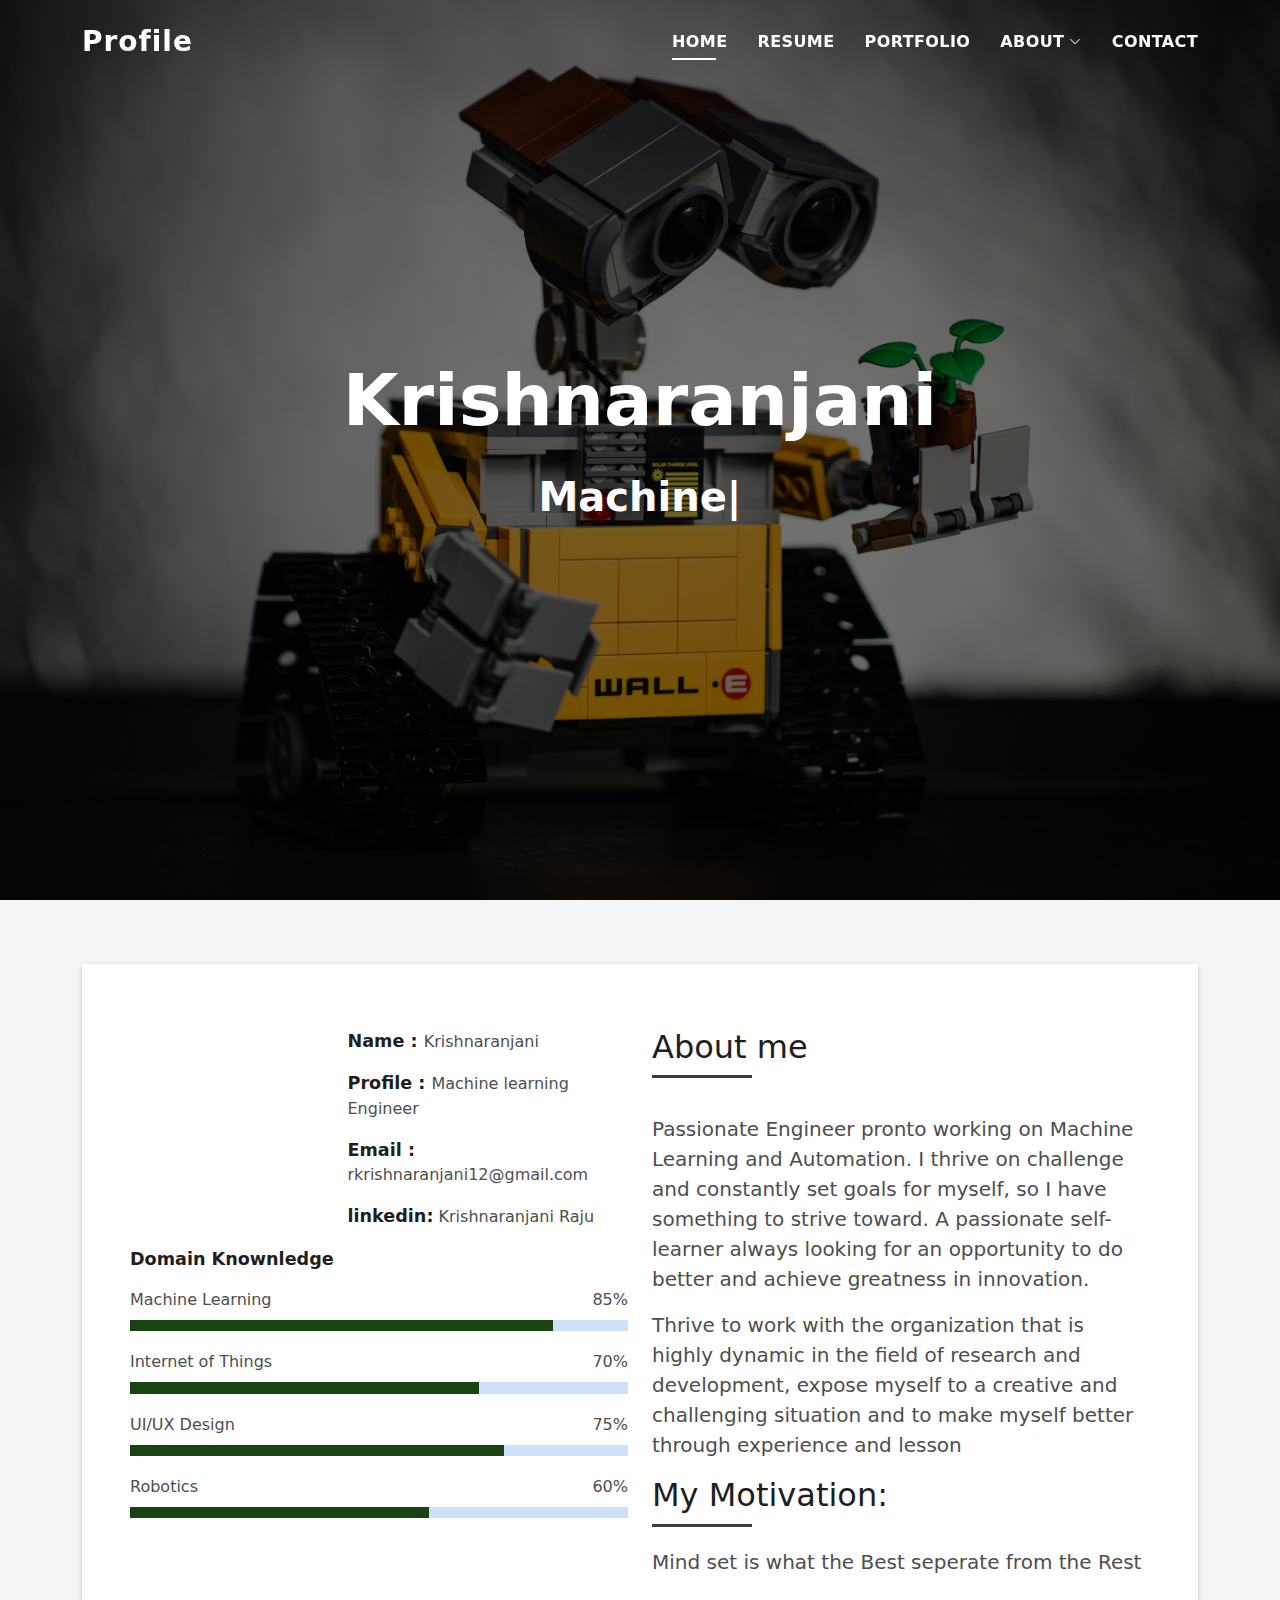
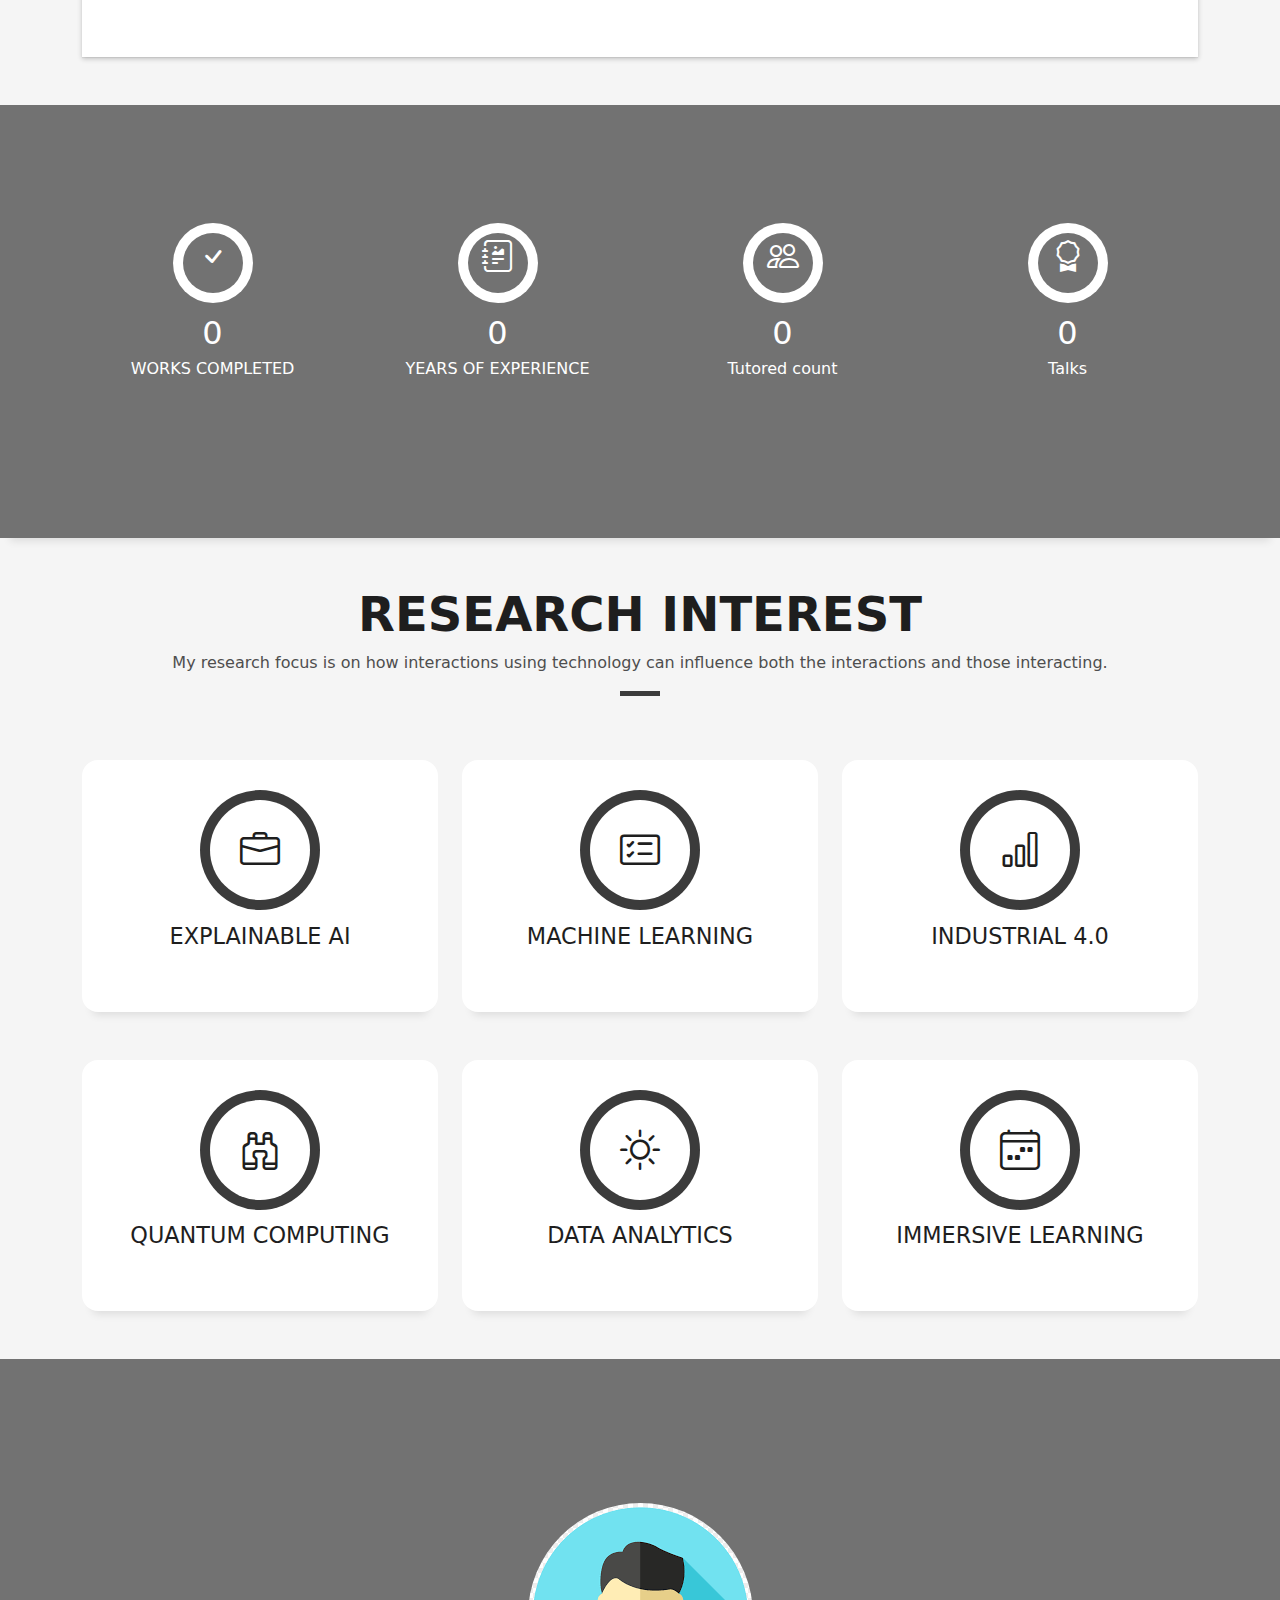
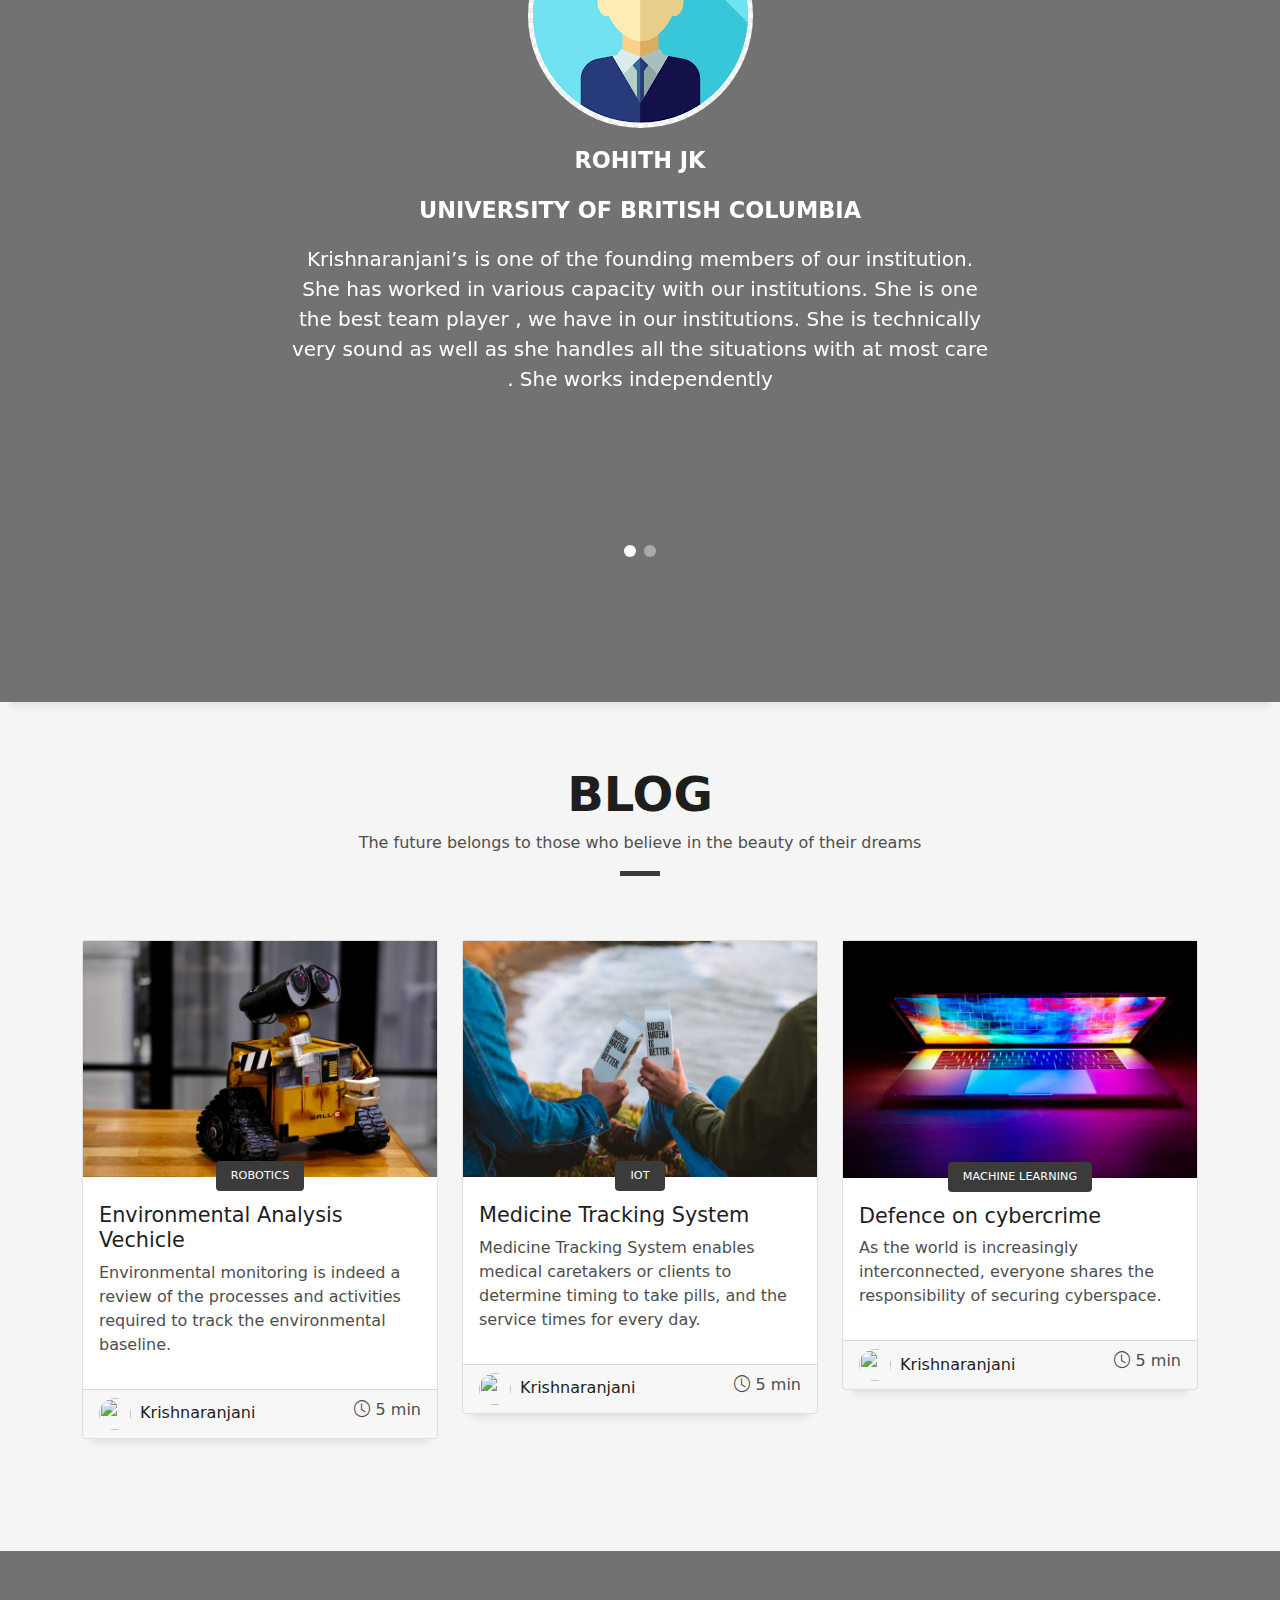
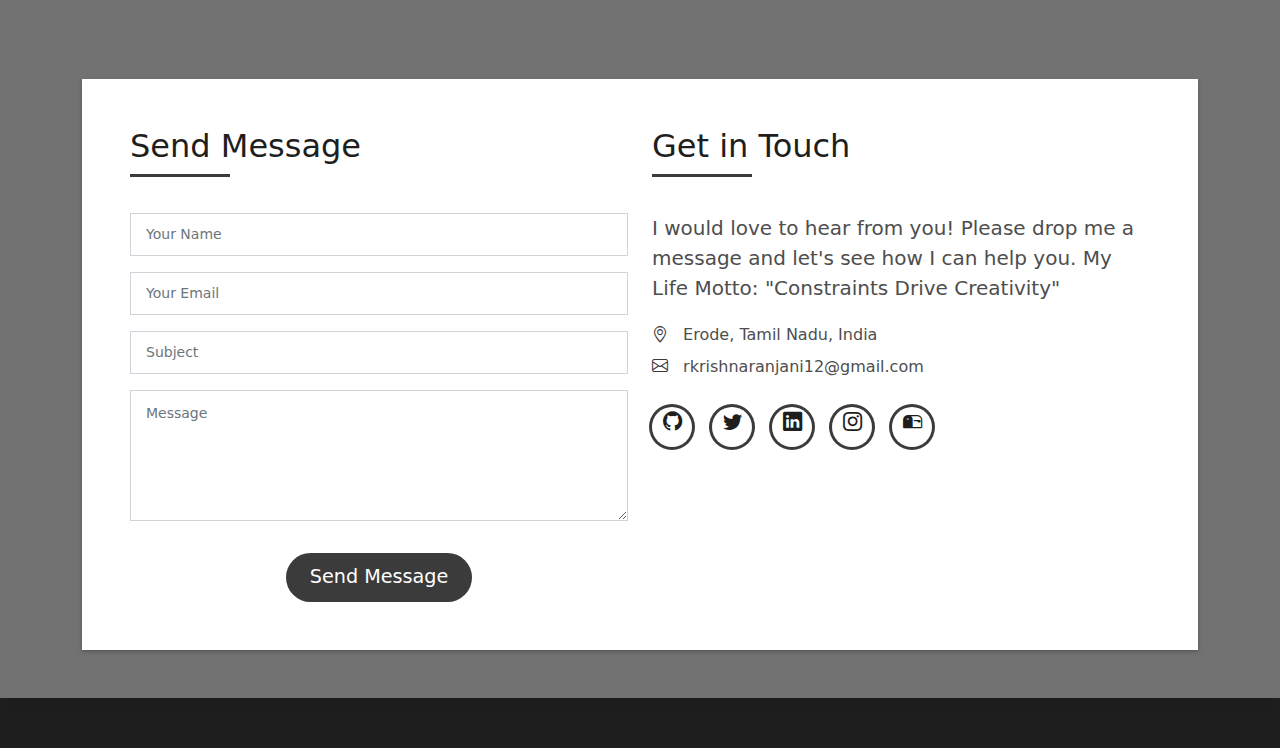
==== commit dd67cbf8: "code commit" ====
--- a/index.html
+++ b/index.html
@@ -51,8 +51,8 @@
               <li><a href="Experience.html">Journey</a></li>
               <li><a href="#">Current Research</a></li>
               <li><a href="Resume.html">Testimonials</a></li>
-              <li><a href="#">Teaching and Outreach</a></li>
-              <li><a href="#">Reads</a></li>
+              <li><a href="Teach.html">Teaching and Outreach</a></li>
+              <li><a href="read.html">Reads</a></li>
               <li><a href="#">Writes</a></li>
             </ul>
           </li>
--- a/assets/css/style.css
+++ b/assets/css/style.css
@@ -853,6 +853,13 @@
   font-size: 3rem;
 }
 
+.hero .hero-titlee {
+  color: #fff;
+  font-weight: 600;
+  font-size: 3rem;
+  font-family:Cursive;
+}
+
 @media (min-width: 768px) {
   .hero .hero-title {
     font-size: 4.5rem;
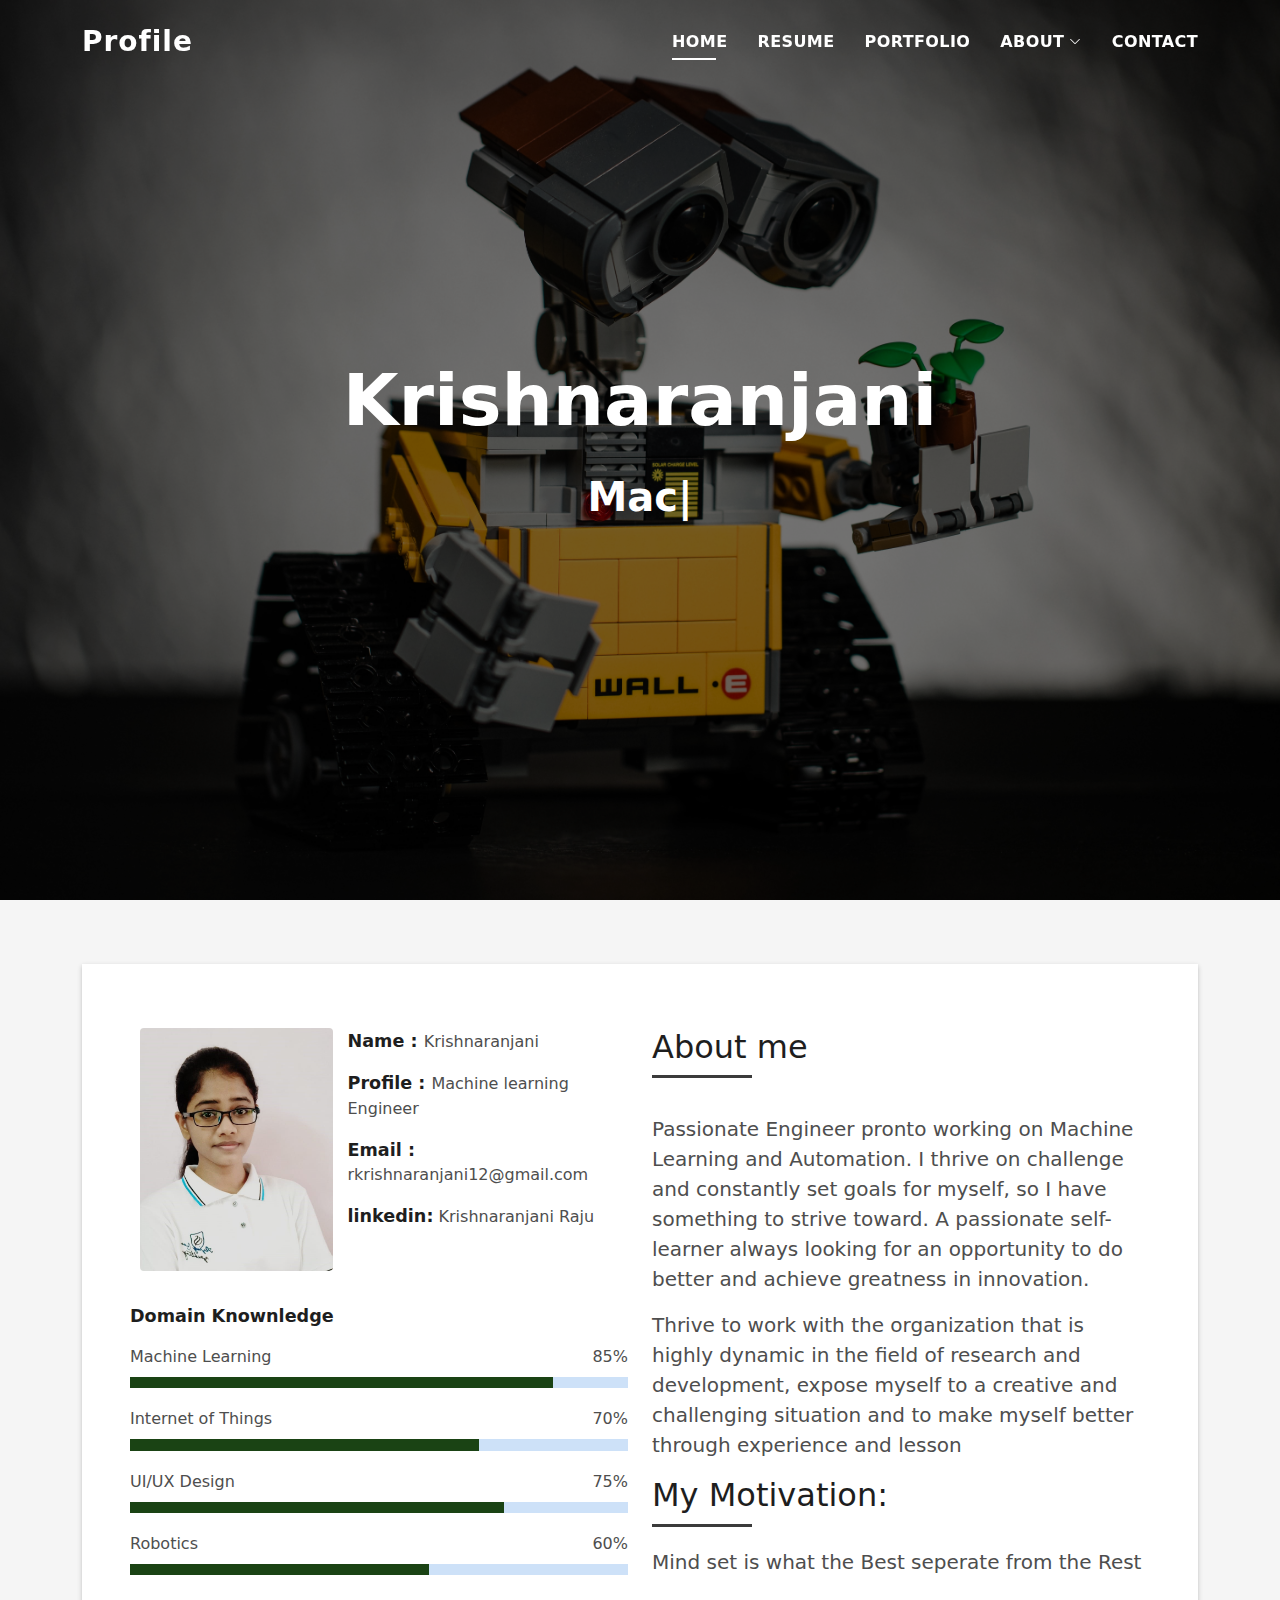
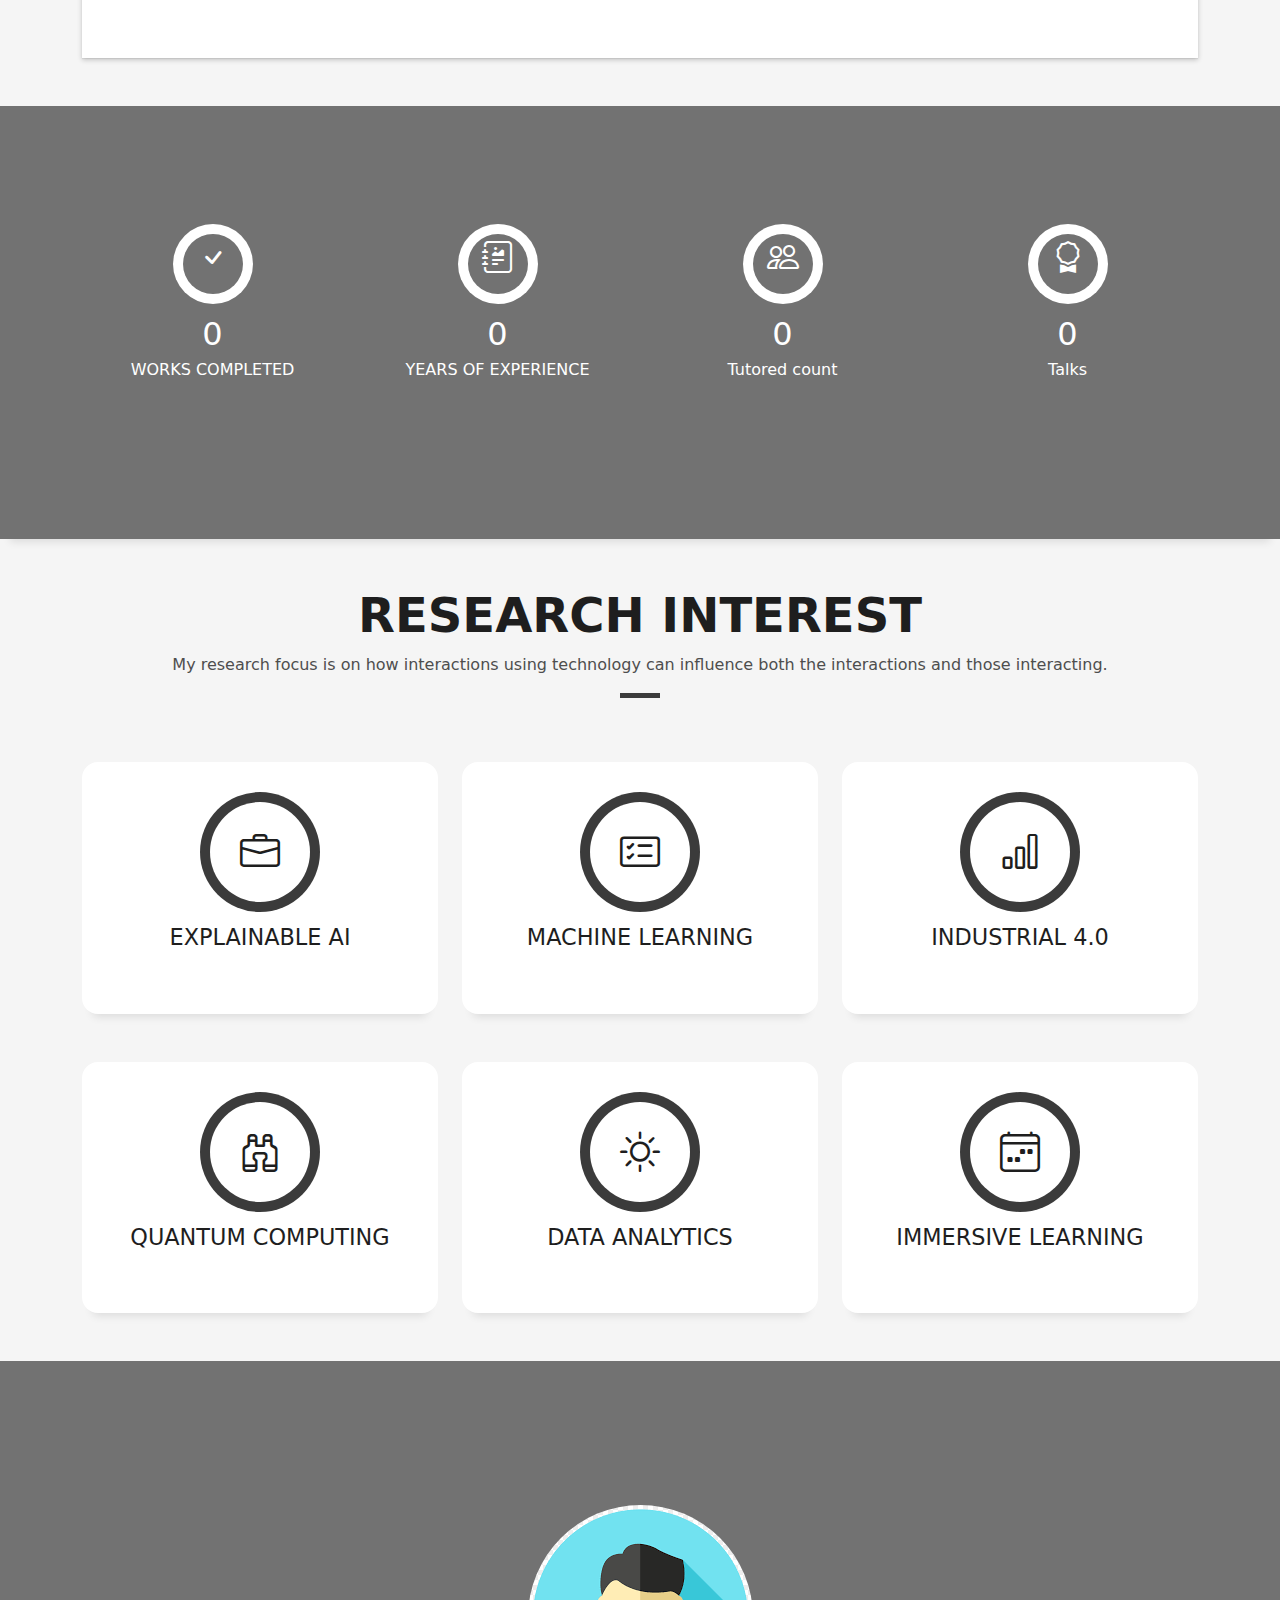
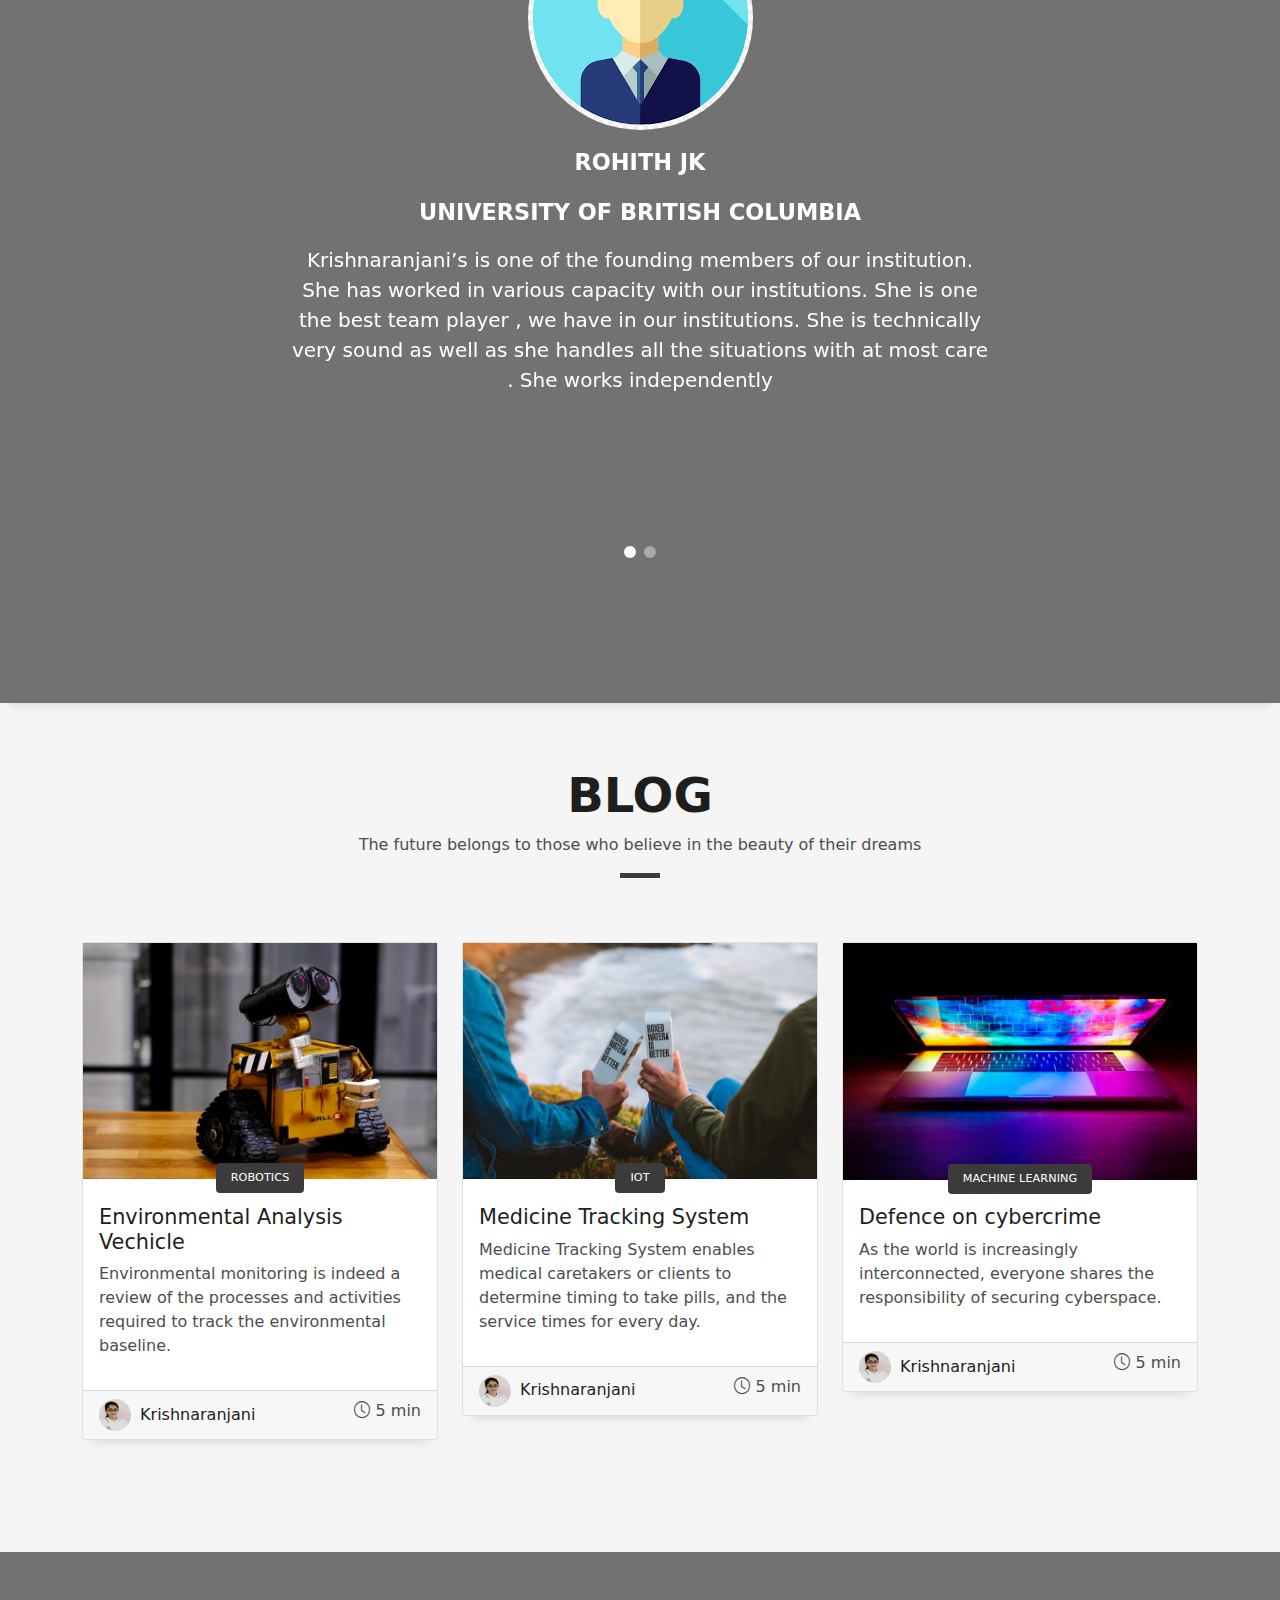
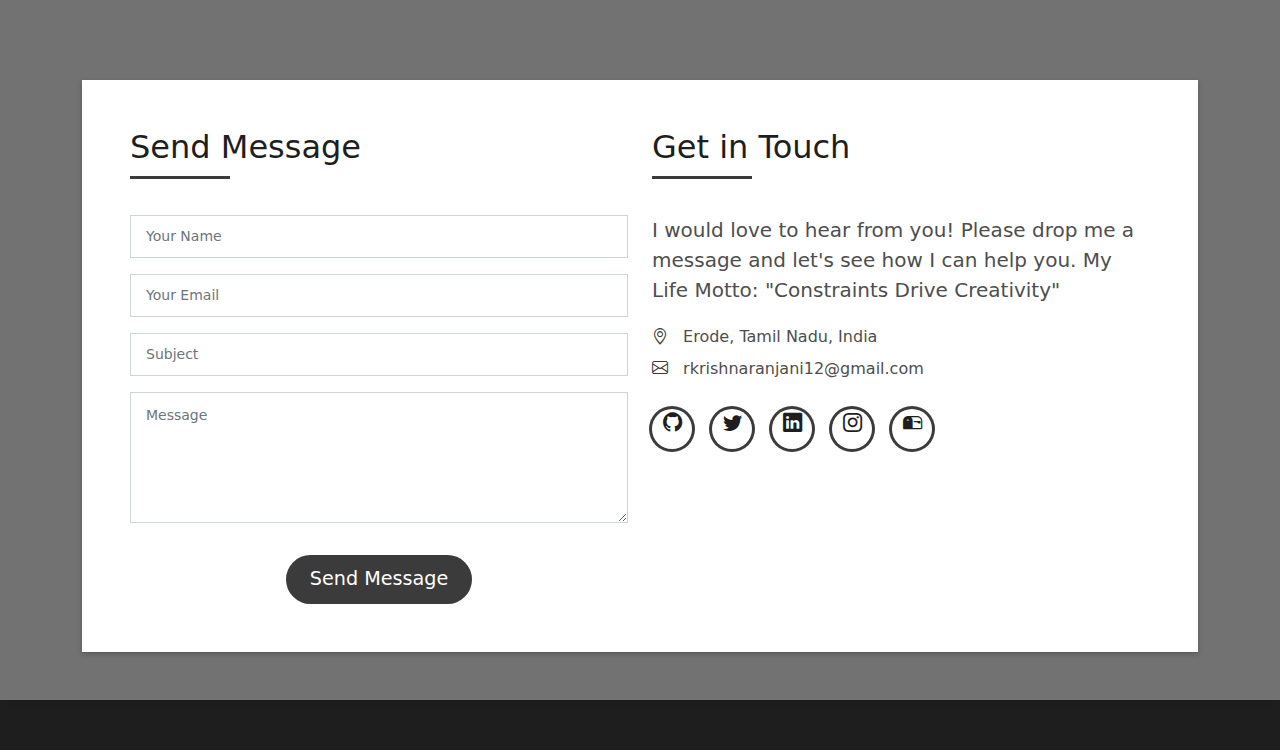
==== commit d2055f68: "codes" ====
--- a/index.html
+++ b/index.html
@@ -97,7 +97,7 @@
                   <div class="row">
                     <div class="col-sm-6 col-md-5">
                       <div class="about-img">
-                        <img src="assets/img/profilepic.jpg" class="img-fluid rounded b-shadow-a" alt="">
+                        <img src="assets/img/Profilepic.jpg" class="img-fluid rounded b-shadow-a" alt="">
                       </div>
                     </div>
                     <div class="col-sm-6 col-md-7">
@@ -428,7 +428,7 @@
               <div class="card-footer">
                 <div class="post-author">
                   <a href="#">
-                    <img src="assets/img/profilepic.jpg" alt="" class="avatar rounded-circle">
+                    <img src="assets/img/Profilepic.jpg" alt="" class="avatar rounded-circle">
                     <span class="author">Krishnaranjani</span>
                   </a>
                 </div>
@@ -458,7 +458,7 @@
               <div class="card-footer">
                 <div class="post-author">
                   <a href="#">
-                    <img src="assets/img/profilepic.jpg" alt="" class="avatar rounded-circle">
+                    <img src="assets/img/Profilepic.jpg" alt="" class="avatar rounded-circle">
                     <span class="author">Krishnaranjani</span>
                   </a>
                 </div>
@@ -489,7 +489,7 @@
               <div class="card-footer">
                 <div class="post-author">
                   <a href="#">
-                    <img src="assets/img/profilepic.jpg" alt="" class="avatar rounded-circle">
+                    <img src="assets/img/Profilepic.jpg " alt="" class="avatar rounded-circle">
                     <span class="author">Krishnaranjani</span>
                   </a>
                 </div>
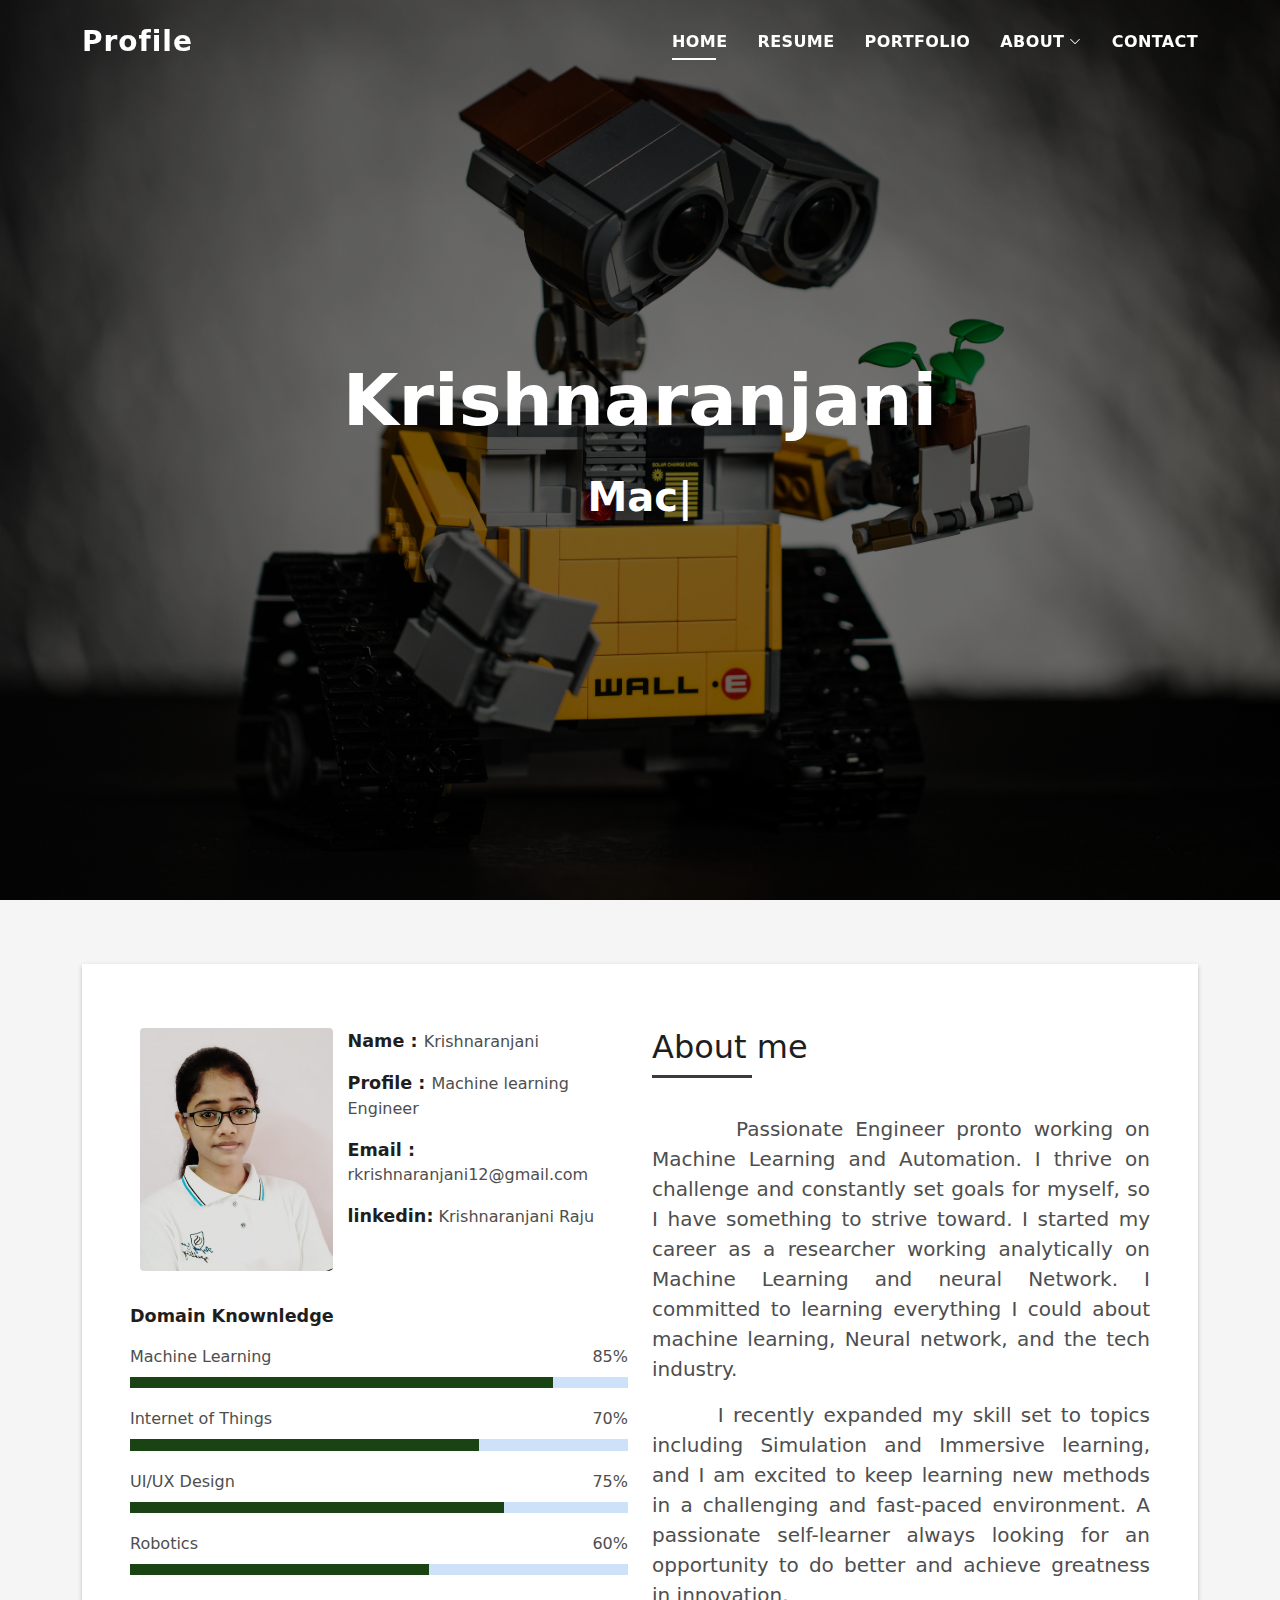
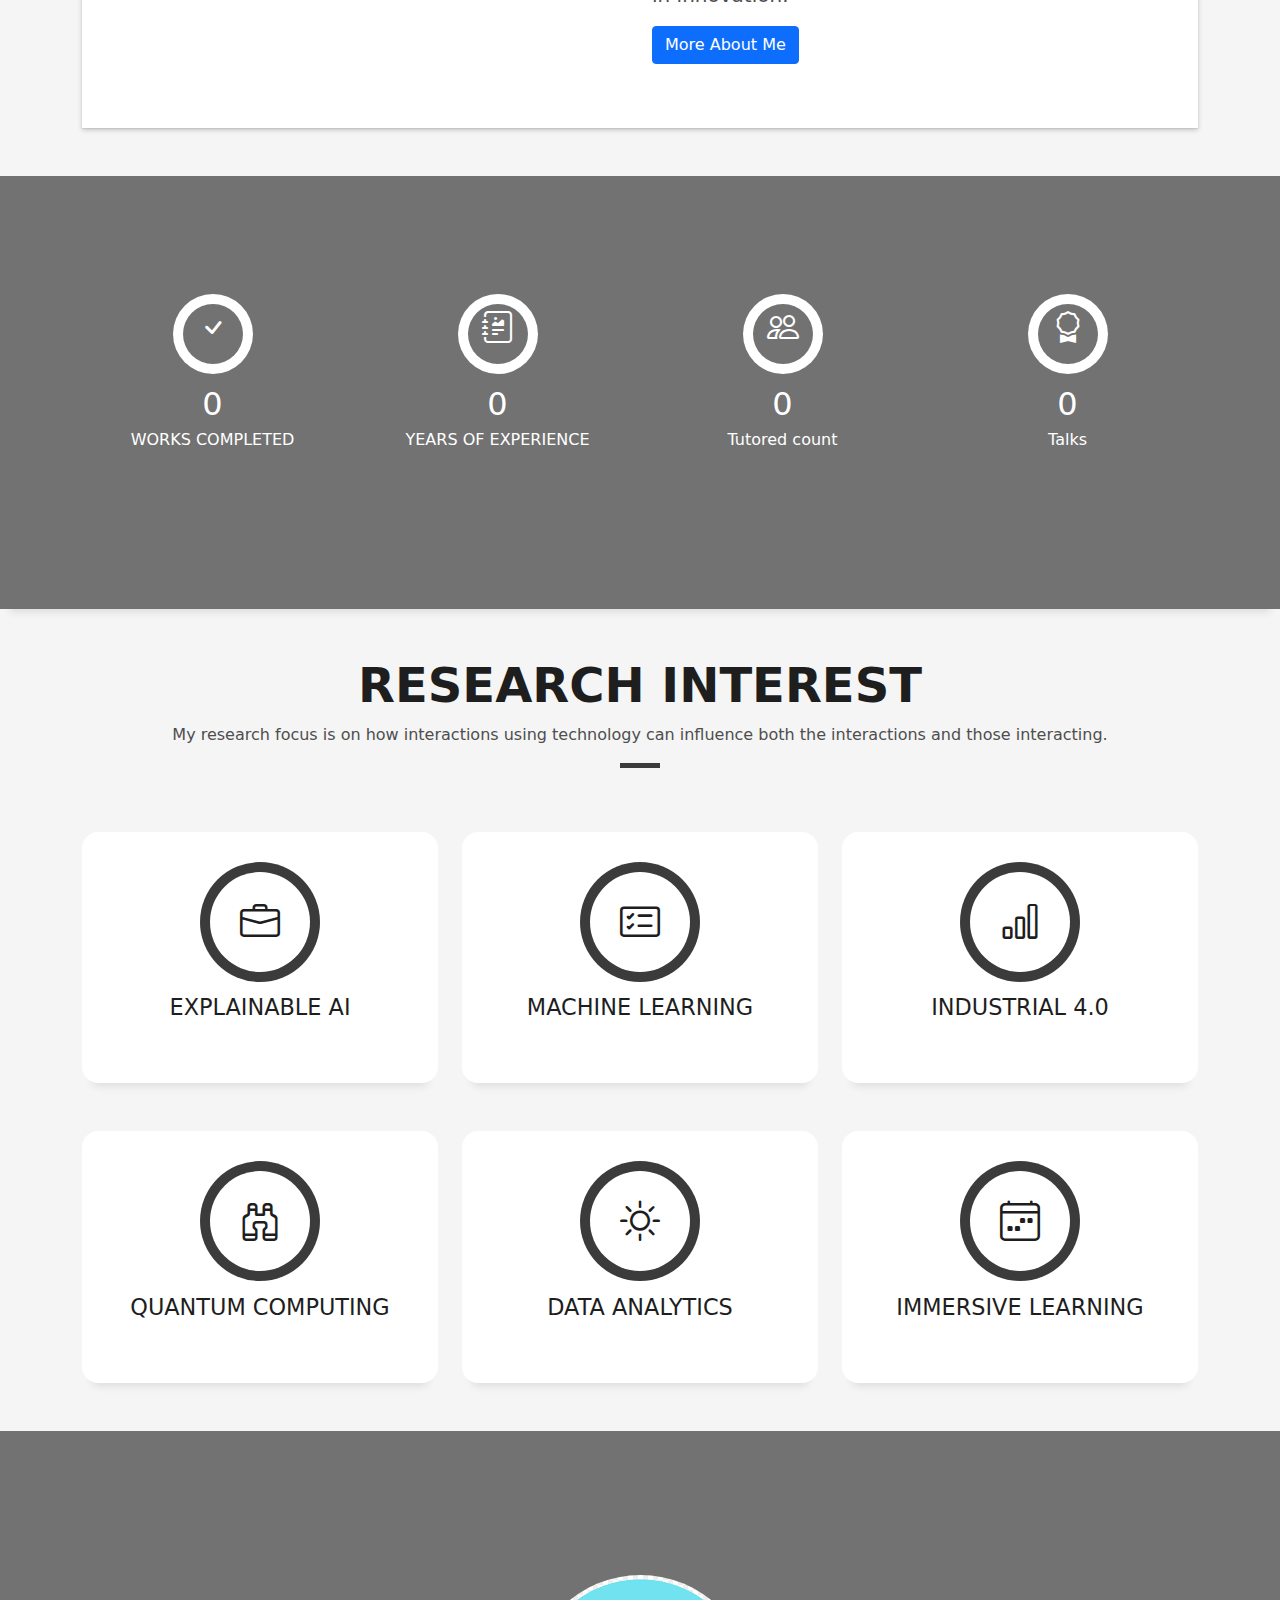
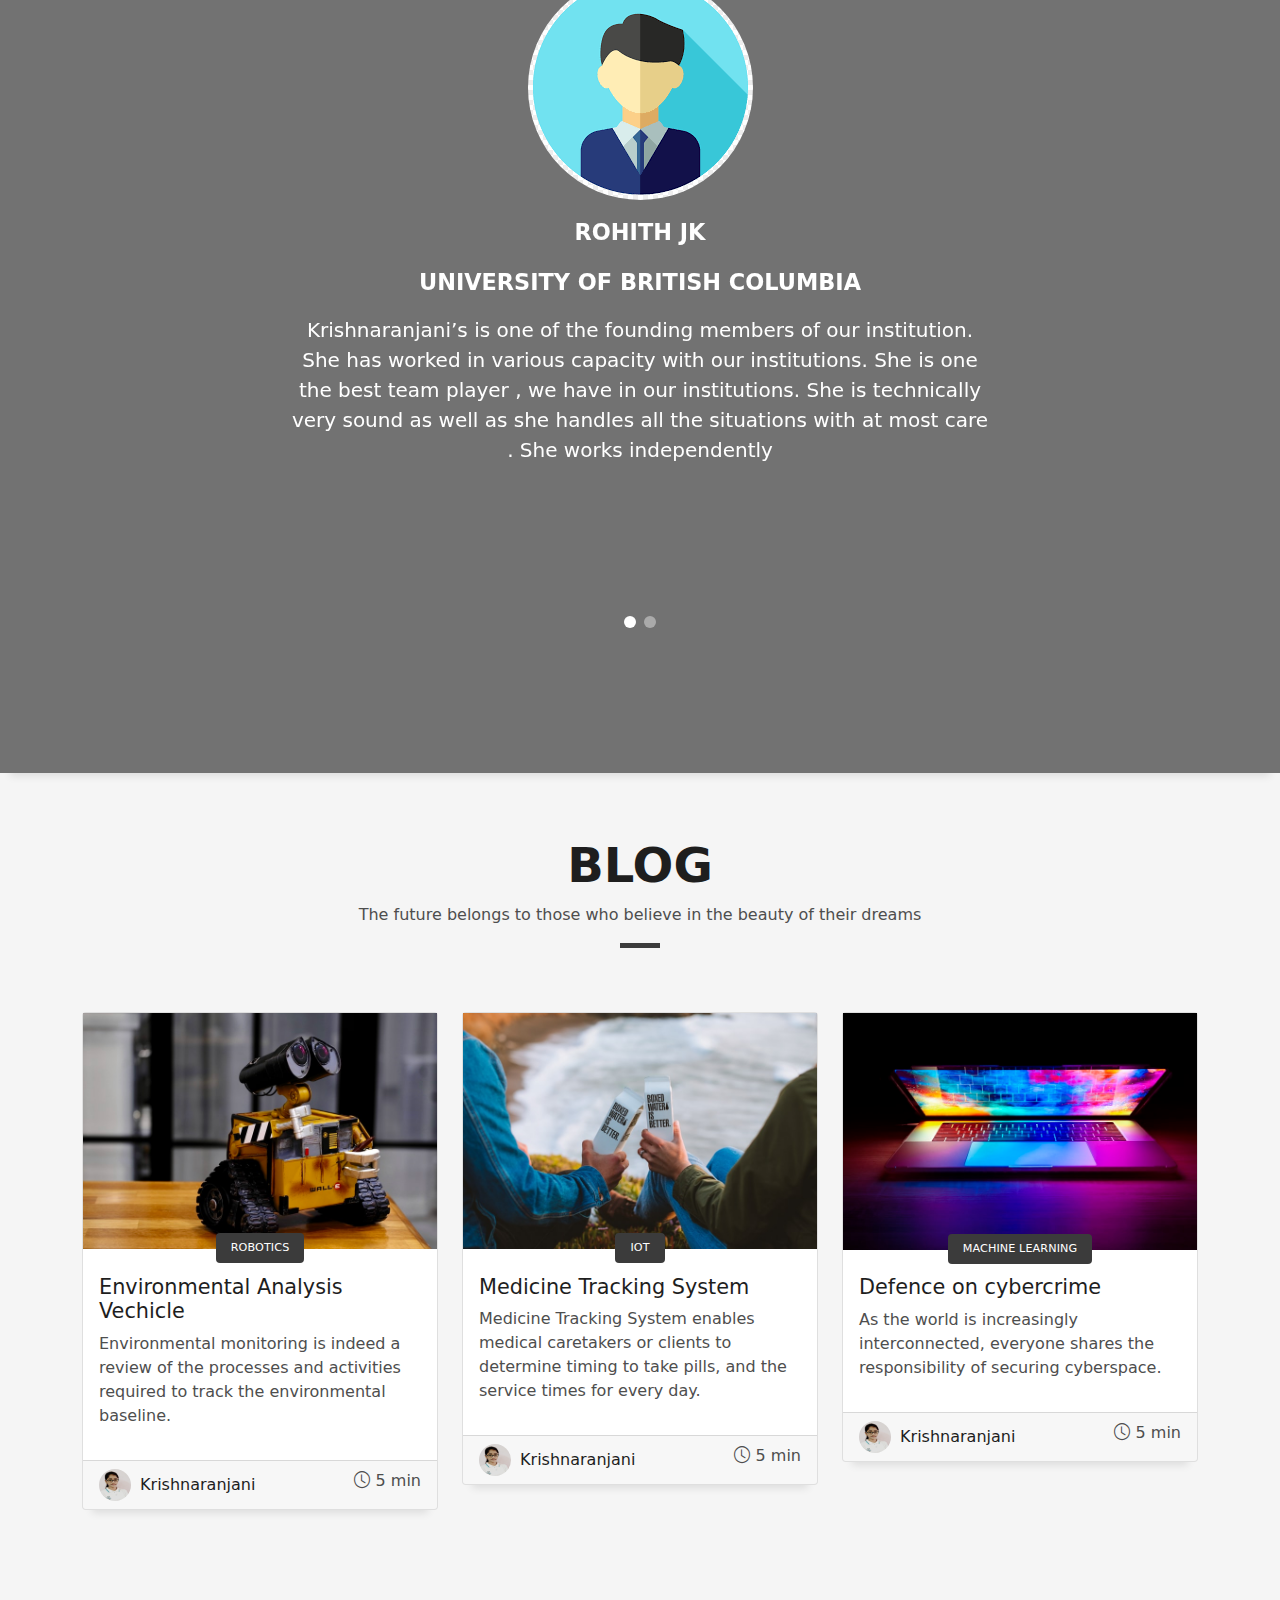
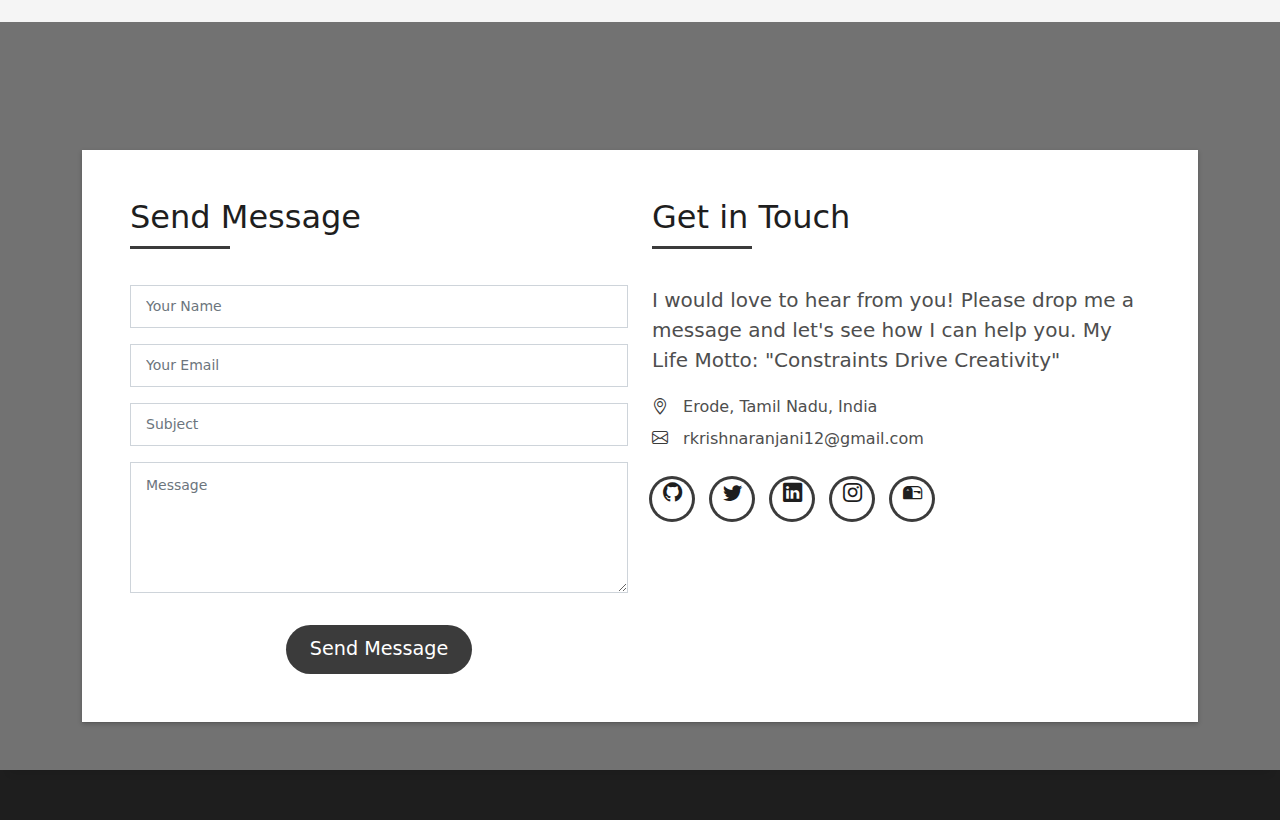
==== commit 5541fbeb: "codes updated" ====
--- a/index.html
+++ b/index.html
@@ -23,7 +23,12 @@
 
   <!-- Template Main CSS File -->
   <link href="assets/css/style.css" rel="stylesheet">
-
+ 
+  <style>
+    .text-align-justify {
+      text-align: justify;
+    }
+  </style>
 </head>
 
 <body>
@@ -49,7 +54,7 @@
           <li class="dropdown"><a href="#"><span>About</span> <i class="bi bi-chevron-down"></i></a>
             <ul>
               <li><a href="Experience.html">Journey</a></li>
-              <li><a href="#">Current Research</a></li>
+              <li><a href="research.html">Current Research</a></li>
               <li><a href="Resume.html">Testimonials</a></li>
               <li><a href="Teach.html">Teaching and Outreach</a></li>
               <li><a href="read.html">Reads</a></li>
@@ -102,9 +107,9 @@
                     </div>
                     <div class="col-sm-6 col-md-7">
                       <div class="about-info">
-                        <p><span class="title-s">Name : </span> <span>Krishnaranjani</span></p>
+                        <p><span class="title-s">Name    : </span> <span>Krishnaranjani</span></p>
                         <p><span class="title-s">Profile : </span> <span>Machine learning Engineer</span></p>
-                        <p><span class="title-s">Email : </span> <span>rkrishnaranjani12@gmail.com</span></p>
+                        <p><span class="title-s">Email   : </span> <span>rkrishnaranjani12@gmail.com</span></p>
                         <p><span class="title-s">linkedin:</span> <span>Krishnaranjani Raju</span></p>
                       </div>
                     </div>
@@ -140,25 +145,24 @@
                         About me
                       </h5>
                     </div>
-                    <p class="lead">
-                      Passionate Engineer pronto working on Machine Learning and Automation.
+                    <p class="lead text-align-justify">
+                      &nbsp; &nbsp; &nbsp; &nbsp;Passionate Engineer pronto working on Machine Learning and Automation.
                       I thrive on challenge and constantly set goals for myself, so I have something to strive toward.
-                      A passionate self-learner always looking for an opportunity to do better and achieve greatness in
+                       I started my career as a researcher working analytically on Machine Learning and
+                      neural Network. I committed to learning everything I could about machine learning, Neural network,
+                      and the tech industry.
+
+                     
+                    </p>
+                    <p class="lead text-align-justify">
+                      &nbsp; &nbsp; &nbsp; &nbsp;I recently expanded my skill set to topics including Simulation and Immersive
+                      learning, and I am excited to keep learning new methods in a challenging and fast-paced
+                      environment. A passionate self-learner always looking for an opportunity to do better and achieve greatness in
                       innovation.
                     </p>
-                    <p class="lead">
-                      Thrive to work with the organization that is highly dynamic in the field of research and
-                      development,
-                      expose myself to a creative and challenging situation and to make myself better through experience
-                      and lesson
-                    </p>
-                    <h5 class="title-left">
-                      My Motivation:
-                    </h5>
+                      <a href="Experience.html" class="mt-auto btn btn-primary">More About Me</a>
                     <br>
-                    <p class="lead">
-                      Mind set is what the Best seperate from the Rest
-                    </p>
+                   
                   </div>
                 </div>
               </div>
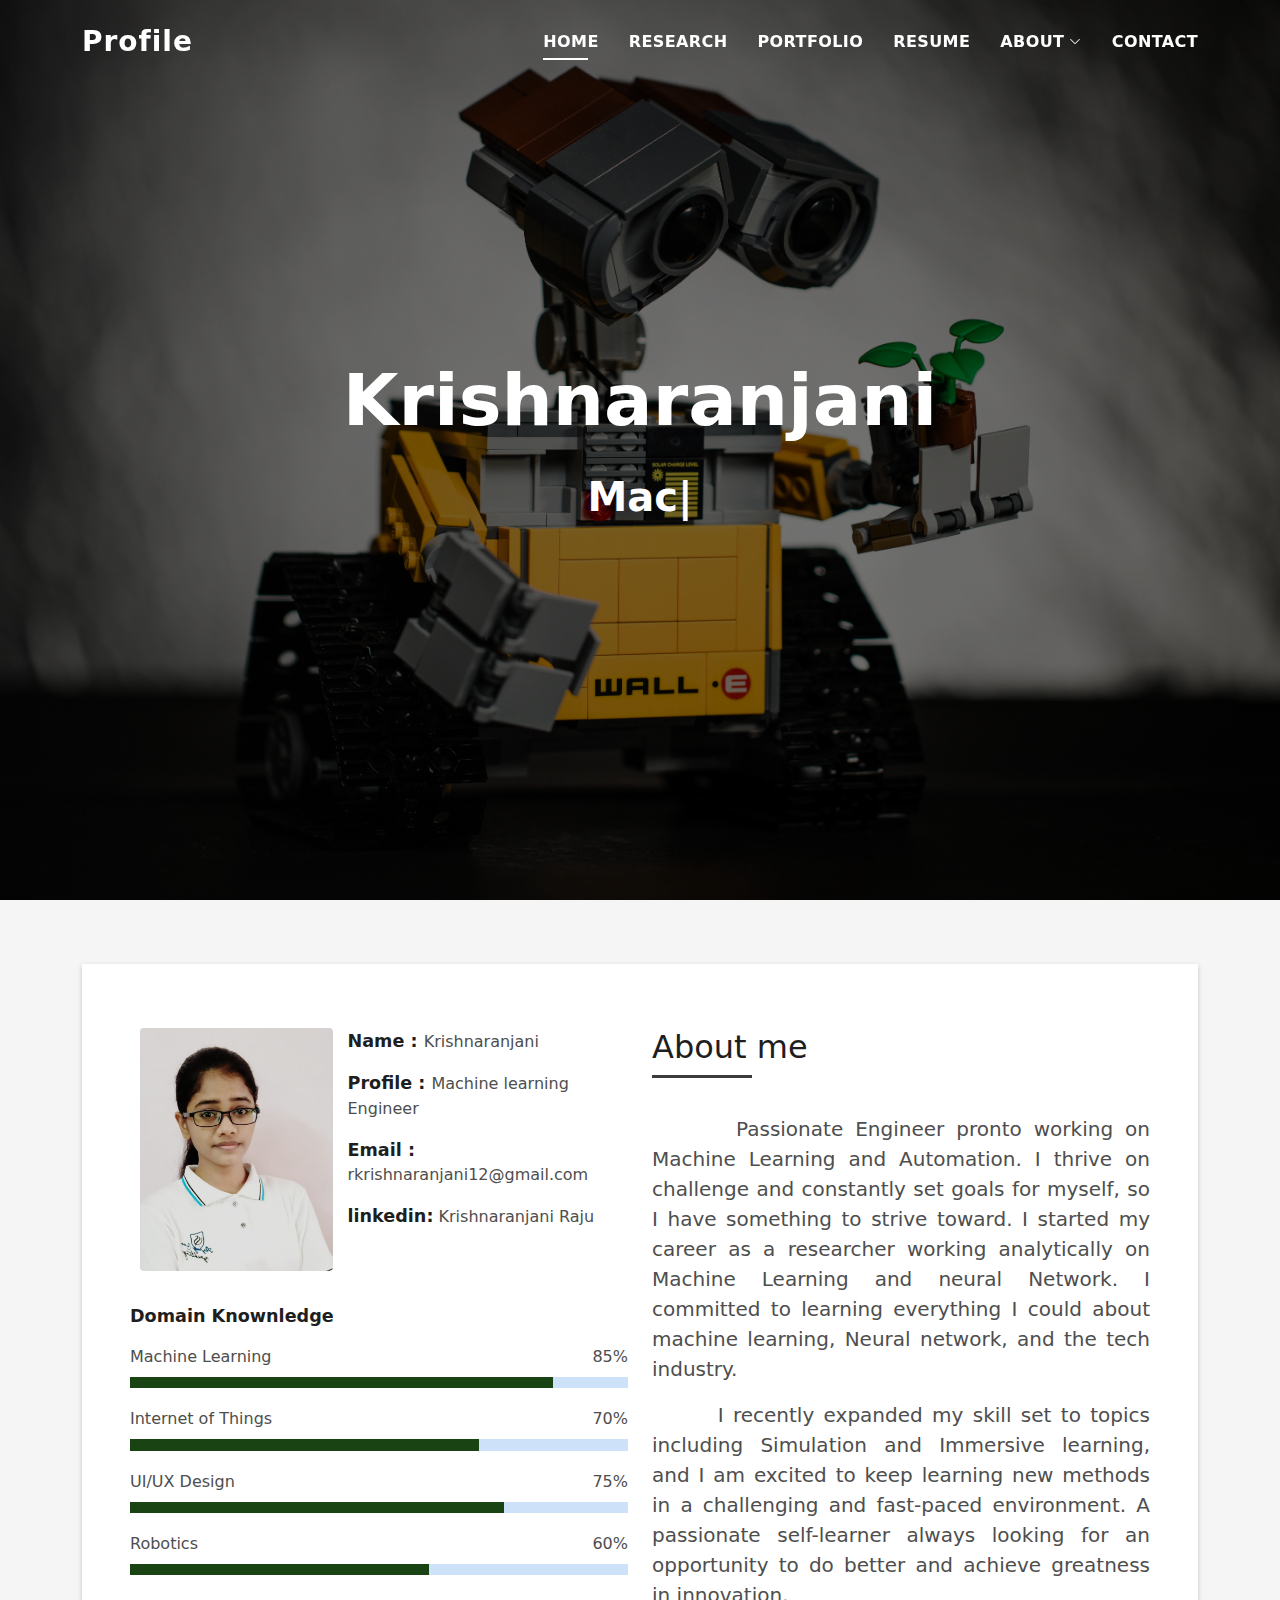
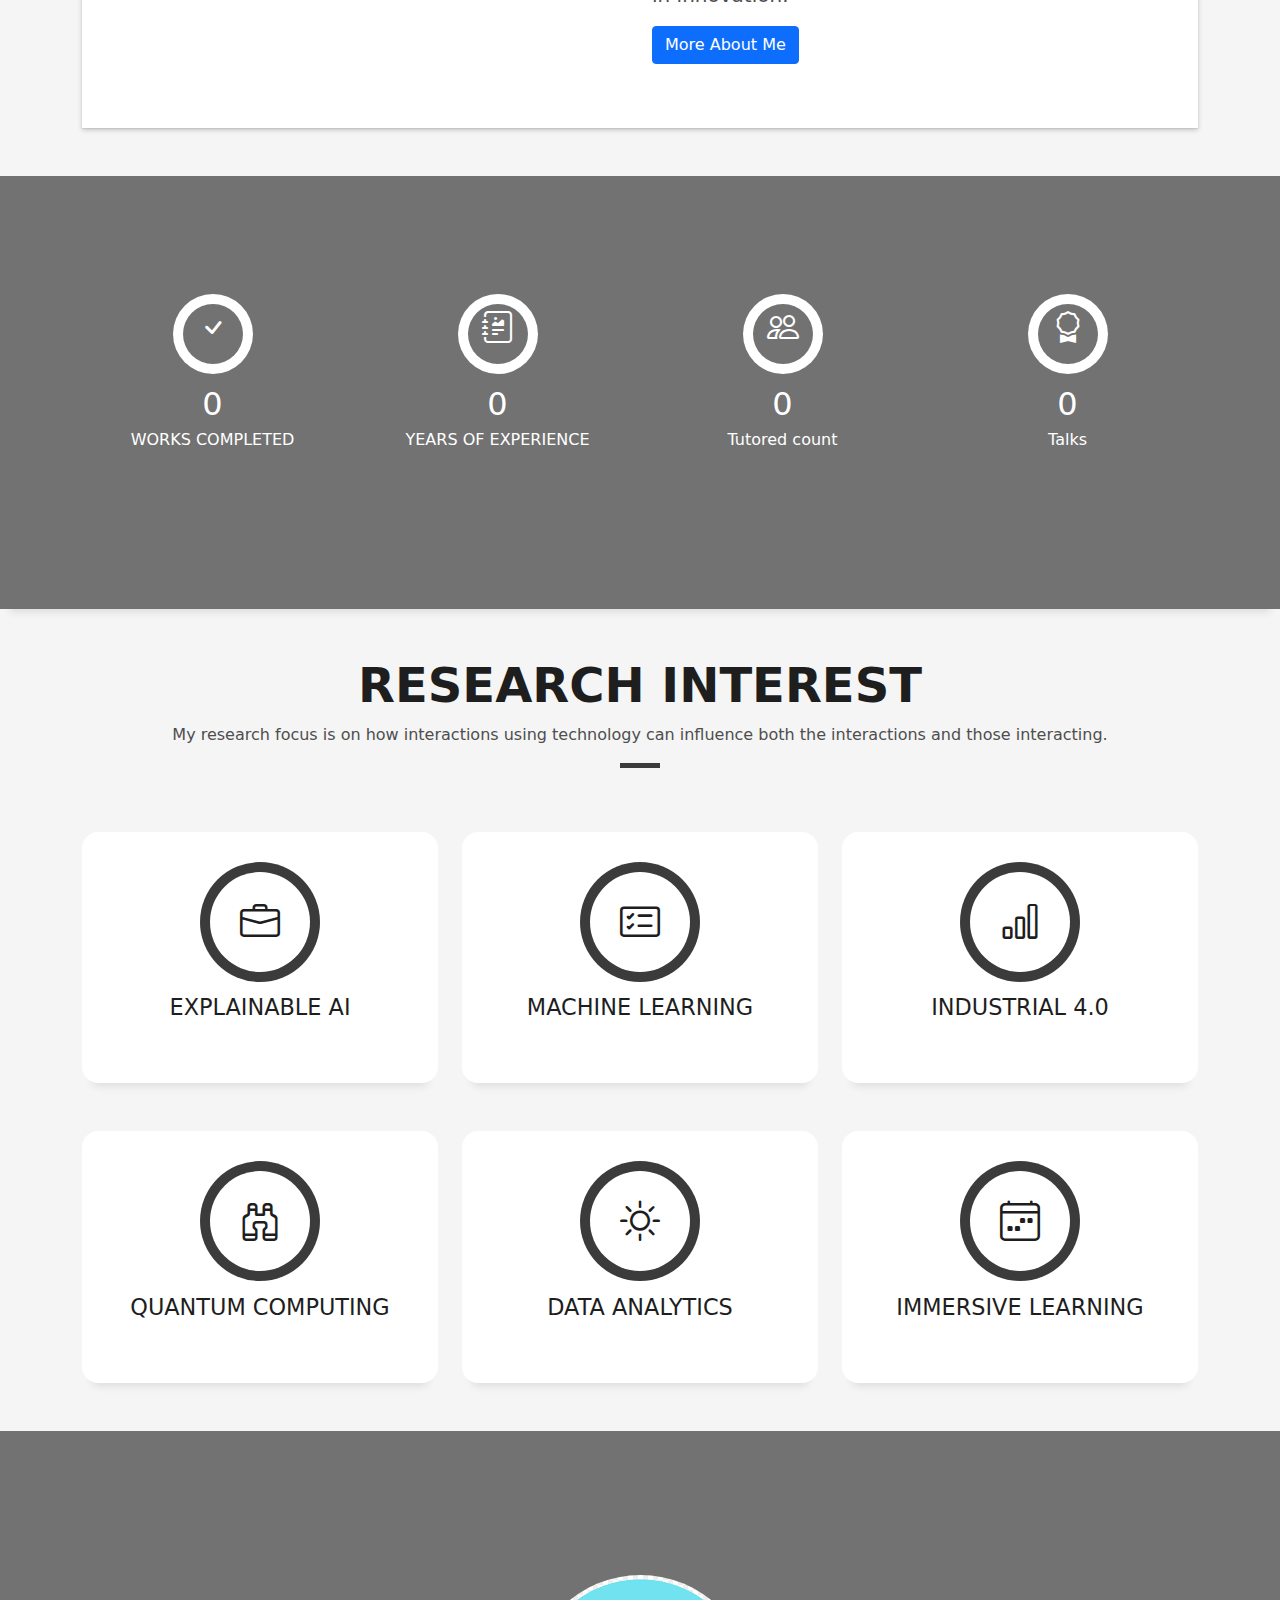
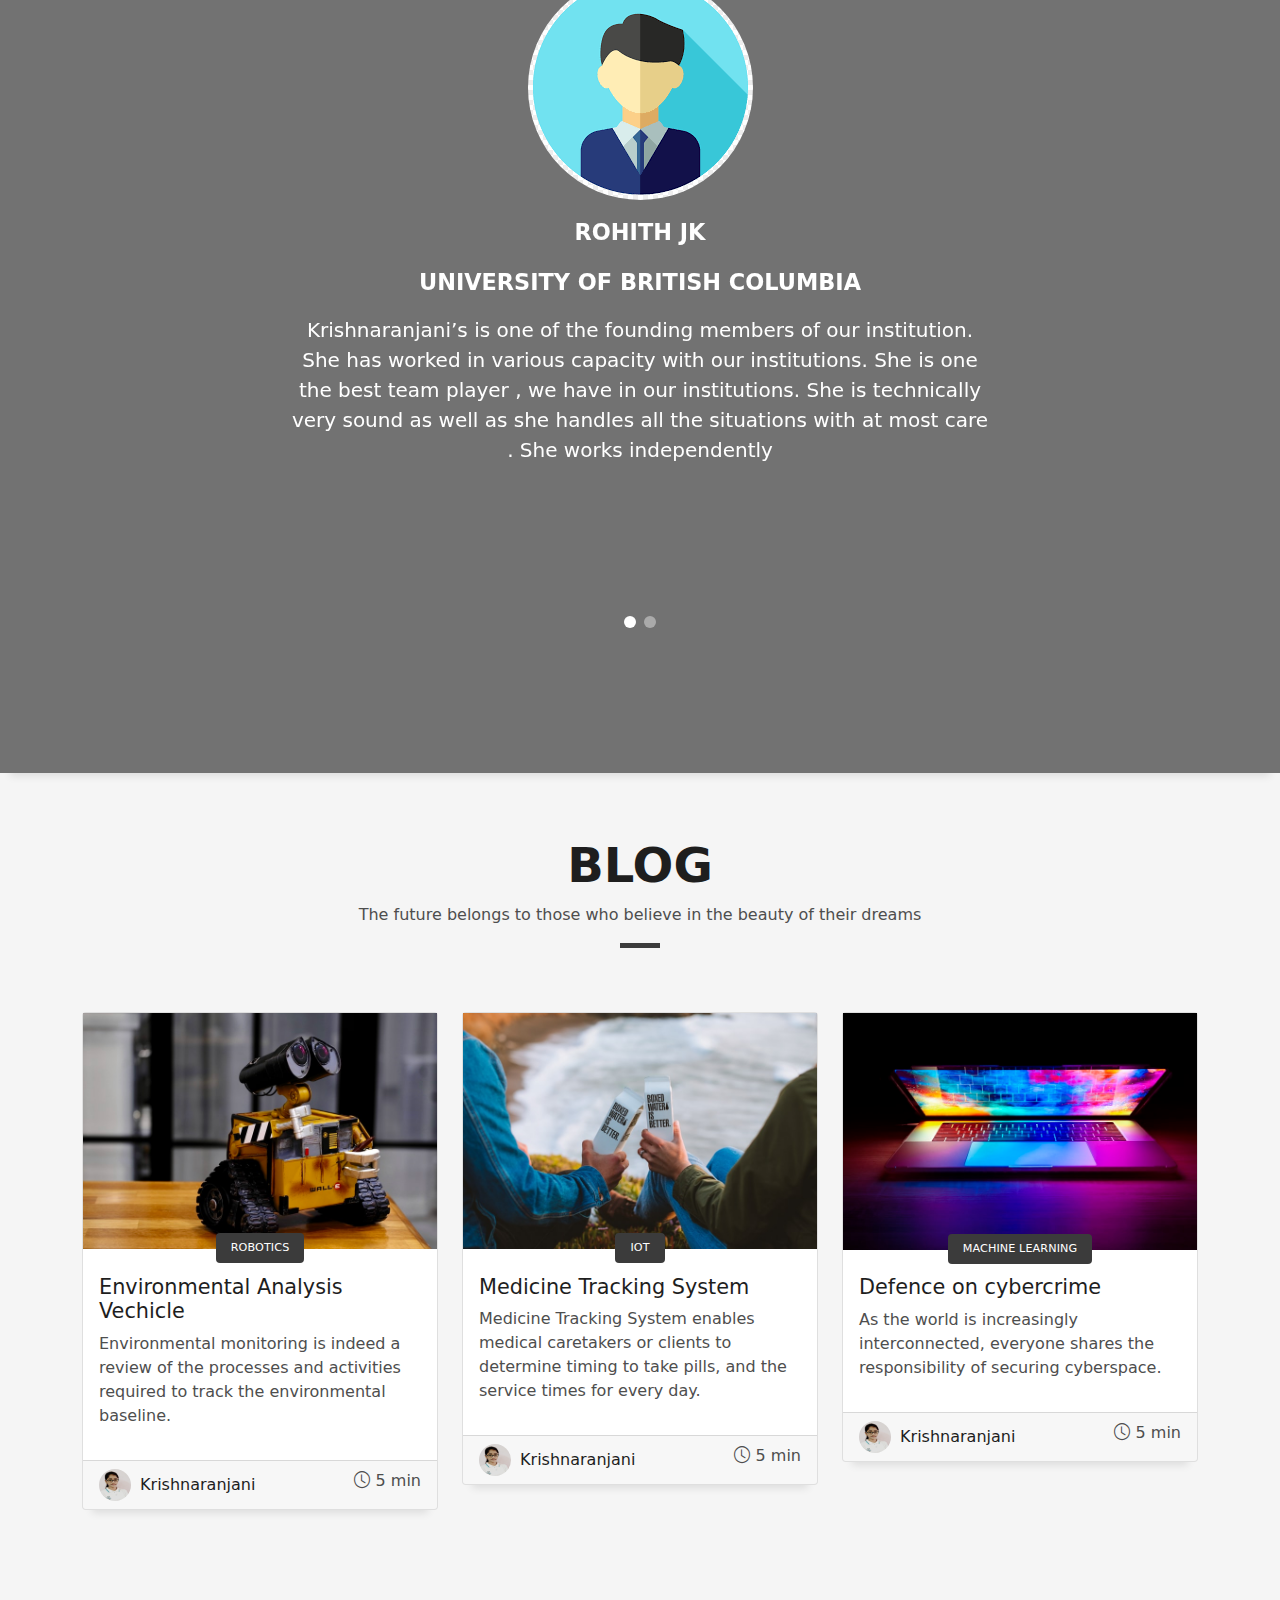
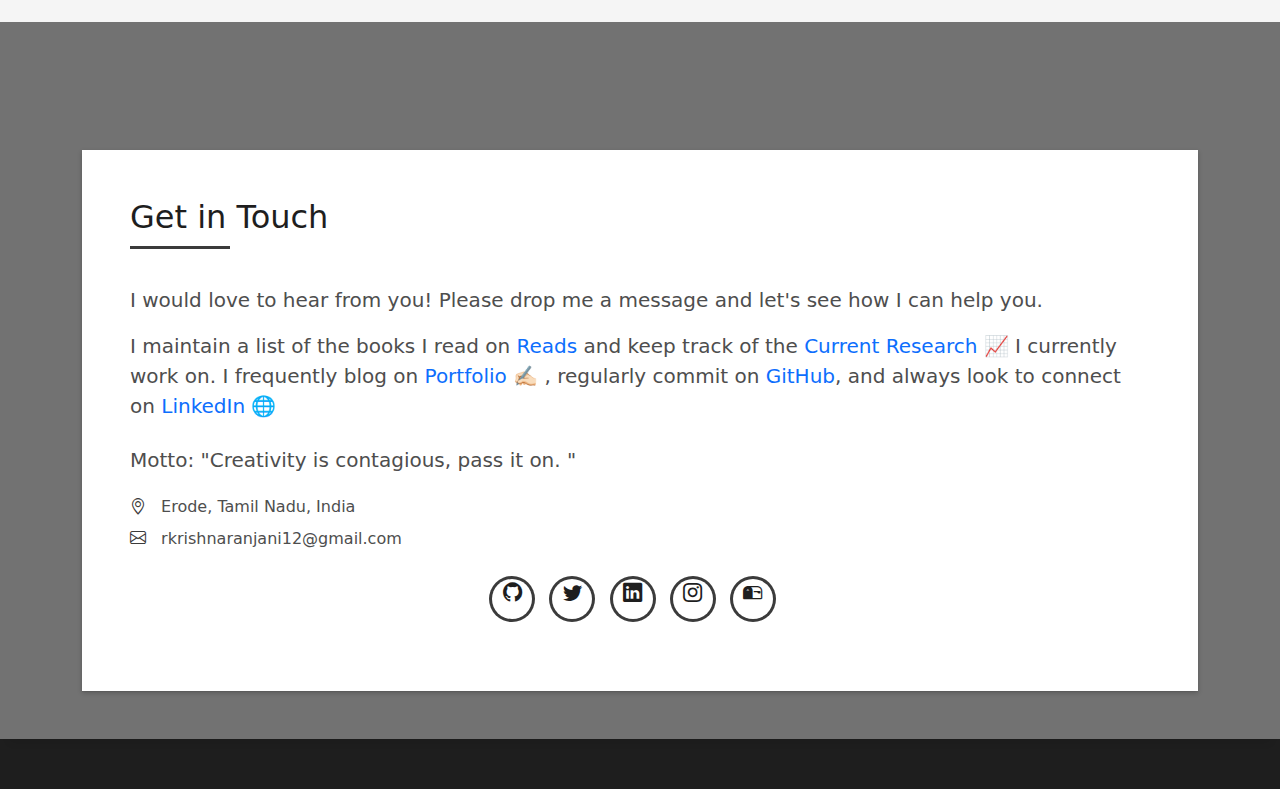
==== commit 428b7b29: "code" ====
--- a/index.html
+++ b/index.html
@@ -23,7 +23,7 @@
 
   <!-- Template Main CSS File -->
   <link href="assets/css/style.css" rel="stylesheet">
- 
+
   <style>
     .text-align-justify {
       text-align: justify;
@@ -48,21 +48,18 @@
       <nav id="navbar" class="navbar ">
         <ul>
           <li><a class="bnav-link scrollto active " href="index.html">Home</a></li>
+          <li><a class="bnav-link scrollto " href="mainresearch.html">Research</a></li>
+          <li><a class="bnav-link scrollto " href="Blog.html">Portfolio</a></li>
           <li><a class="bnav-link scrollto" href="Resume.html">Resume</a></li>
-          <li><a class="bnav-link scrollto " href="Blog.html">Portfolio</a></li>
-
           <li class="dropdown"><a href="#"><span>About</span> <i class="bi bi-chevron-down"></i></a>
             <ul>
-              <li><a href="Experience.html">Journey</a></li>
+              <li><a href="Experience.html">Bio</a></li>
               <li><a href="research.html">Current Research</a></li>
-              <li><a href="Resume.html">Testimonials</a></li>
-              <li><a href="Teach.html">Teaching and Outreach</a></li>
+              <li><a href="Feedback.html">Testimonials</a></li>
               <li><a href="read.html">Reads</a></li>
-              <li><a href="#">Writes</a></li>
             </ul>
           </li>
           <li><a class="bnav-link scrollto" href="contact.html">Contact</a></li>
-
         </ul>
 
       </nav>
@@ -107,9 +104,9 @@
                     </div>
                     <div class="col-sm-6 col-md-7">
                       <div class="about-info">
-                        <p><span class="title-s">Name    : </span> <span>Krishnaranjani</span></p>
+                        <p><span class="title-s">Name : </span> <span>Krishnaranjani</span></p>
                         <p><span class="title-s">Profile : </span> <span>Machine learning Engineer</span></p>
-                        <p><span class="title-s">Email   : </span> <span>rkrishnaranjani12@gmail.com</span></p>
+                        <p><span class="title-s">Email : </span> <span>rkrishnaranjani12@gmail.com</span></p>
                         <p><span class="title-s">linkedin:</span> <span>Krishnaranjani Raju</span></p>
                       </div>
                     </div>
@@ -148,21 +145,23 @@
                     <p class="lead text-align-justify">
                       &nbsp; &nbsp; &nbsp; &nbsp;Passionate Engineer pronto working on Machine Learning and Automation.
                       I thrive on challenge and constantly set goals for myself, so I have something to strive toward.
-                       I started my career as a researcher working analytically on Machine Learning and
+                      I started my career as a researcher working analytically on Machine Learning and
                       neural Network. I committed to learning everything I could about machine learning, Neural network,
                       and the tech industry.
 
-                     
+
                     </p>
                     <p class="lead text-align-justify">
-                      &nbsp; &nbsp; &nbsp; &nbsp;I recently expanded my skill set to topics including Simulation and Immersive
+                      &nbsp; &nbsp; &nbsp; &nbsp;I recently expanded my skill set to topics including Simulation and
+                      Immersive
                       learning, and I am excited to keep learning new methods in a challenging and fast-paced
-                      environment. A passionate self-learner always looking for an opportunity to do better and achieve greatness in
+                      environment. A passionate self-learner always looking for an opportunity to do better and achieve
+                      greatness in
                       innovation.
                     </p>
-                      <a href="Experience.html" class="mt-auto btn btn-primary">More About Me</a>
+                    <a href="Experience.html" class="mt-auto btn btn-primary">More About Me</a>
                     <br>
-                   
+
                   </div>
                 </div>
               </div>
@@ -517,90 +516,59 @@
             <div class="contact-mf">
               <div id="contact" class="box-shadow-full">
                 <div class="row">
-                  <div class="col-md-6">
-                    <div class="title-box-2">
-                      <h5 class="title-left">
-                        Send Message
-                      </h5>
-                    </div>
-                    <div>
-                      <form action="forms/contact.php" method="post" role="form" class="php-email-form">
-                        <div class="row">
-                          <div class="col-md-12 mb-3">
-                            <div class="form-group">
-                              <input type="text" name="name" class="form-control" id="name" placeholder="Your Name"
-                                required>
-                            </div>
-                          </div>
-                          <div class="col-md-12 mb-3">
-                            <div class="form-group">
-                              <input type="email" class="form-control" name="email" id="email" placeholder="Your Email"
-                                required>
-                            </div>
-                          </div>
-                          <div class="col-md-12 mb-3">
-                            <div class="form-group">
-                              <input type="text" class="form-control" name="subject" id="subject" placeholder="Subject"
-                                required>
-                            </div>
-                          </div>
-                          <div class="col-md-12">
-                            <div class="form-group">
-                              <textarea class="form-control" name="message" rows="5" placeholder="Message"
-                                required></textarea>
-                            </div>
-                          </div>
-                          <div class="col-md-12 text-center my-3">
-                            <div class="loading">Loading</div>
-                            <div class="error-message"></div>
-                            <div class="sent-message">Your message has been sent. Thank you!</div>
-                          </div>
-                          <div class="col-md-12 text-center">
-                            <button type="submit" class="button button-a button-big button-rouded">Send Message</button>
-                          </div>
-                        </div>
-                      </form>
-                    </div>
-                  </div>
-                  <div class="col-md-6">
+
+                  <div class="col-md-12">
                     <div class="title-box-2 pt-4 pt-md-0">
                       <h5 class="title-left">
                         Get in Touch
                       </h5>
                     </div>
-                    <div class="more-info">
+                    <div class="more-info ">
                       <p class="lead">
                         I would love to hear from you! Please drop me a message and let's see how I can help you.
-
-
-                        My Life Motto: "Constraints Drive Creativity"
-                      </p>
-                      <ul class="list-ico">
-                        <li><span class="bi bi-geo-alt"></span> Erode, Tamil Nadu, India</li>
-                        <li><span class="bi bi-envelope"></span> rkrishnaranjani12@gmail.com</li>
-                      </ul>
-                    </div>
-                    <div class="socials">
-                      <ul>
-                        <li><a href="https://github.com/KrishnaRanjani"><span class="ico-circle"><i
-                                class="bi bi-github align-middle"></i></span></a></li>
-                        <li><a href="https://twitter.com/Krishnaranjani_"><span class="ico-circle"><i
-                                class="bi bi-twitter align-middle"></i></span></a></li>
-                        <li><a href="https://www.linkedin.com/in/krishnaranjani/"><span class="ico-circle"><i
-                                class="bi bi-linkedin align-middle"></i></span></a></li>
-                        <li><a href="https://www.instagram.com/aim_2_spark/"><span class="ico-circle"><i
-                                class="bi bi-instagram align-middle"></i></span></a></li>
-                        <li><a href="mailto: rkrishnaranjani12gmail.com"><span class="ico-circle"><i
-                                class="bi bi-mailbox2 align-middle"></i></span></a></li>
-
-                      </ul>
-                    </div>
-                  </div>
-                </div>
-              </div>
-            </div>
-          </div>
-        </div>
+                      <div class="lead">
+                        I maintain a list of the books I read on
+                        <a href="read.html" class="text-primary"> Reads </a>and
+                        keep track of the <a href="research.html" class="text-primary"> Current Research 📈 </a> I
+                        currently work on. I frequently blog on <a href="Blog.html" class="text-primary"> Portfolio ✍🏻
+                        </a>, regularly commit on <a href="https://github.com/KrishnaRanjani"
+                          class="text-primary">GitHub</a>, and
+                        always look to connect on <a href="https://www.linkedin.com/in/krishnaranjani/"
+                          class="text-primary">LinkedIn </a>🌐
+                      </div>
+                    </div>
+
+                    <br>
+
+                    <div class="lead ">
+                      Motto:  "Creativity is contagious, pass it on. "</div>
+                    </p>
+                    <ul class="list-ico">
+                      <li><span class="bi bi-geo-alt"></span> Erode, Tamil Nadu, India</li>
+                      <li><span class="bi bi-envelope"></span> rkrishnaranjani12@gmail.com</li>
+                    </ul>
+                  </div>
+                  <div class="socials  text-center">
+                    <ul>
+                      <li><a href="https://github.com/KrishnaRanjani"><span class="ico-circle"><i
+                              class="bi bi-github align-middle"></i></span></a></li>
+                      <li><a href="https://twitter.com/Krishnaranjani_"><span class="ico-circle"><i
+                              class="bi bi-twitter align-middle"></i></span></a></li>
+                      <li><a href="https://www.linkedin.com/in/krishnaranjani/"><span class="ico-circle"><i
+                              class="bi bi-linkedin align-middle"></i></span></a></li>
+                      <li><a href="https://www.instagram.com/aim_2_spark/"><span class="ico-circle"><i
+                              class="bi bi-instagram align-middle"></i></span></a></li>
+                      <li><a href="mailto: rkrishnaranjani12gmail.com"><span class="ico-circle"><i
+                              class="bi bi-mailbox2 align-middle"></i></span></a></li>
+
+                    </ul>
+                  </div>
+                </div>
+              </div>
+            </div>
+          </div>
+        </div>
+      </div>
       </div>
     </section><!-- End Contact Section -->
 
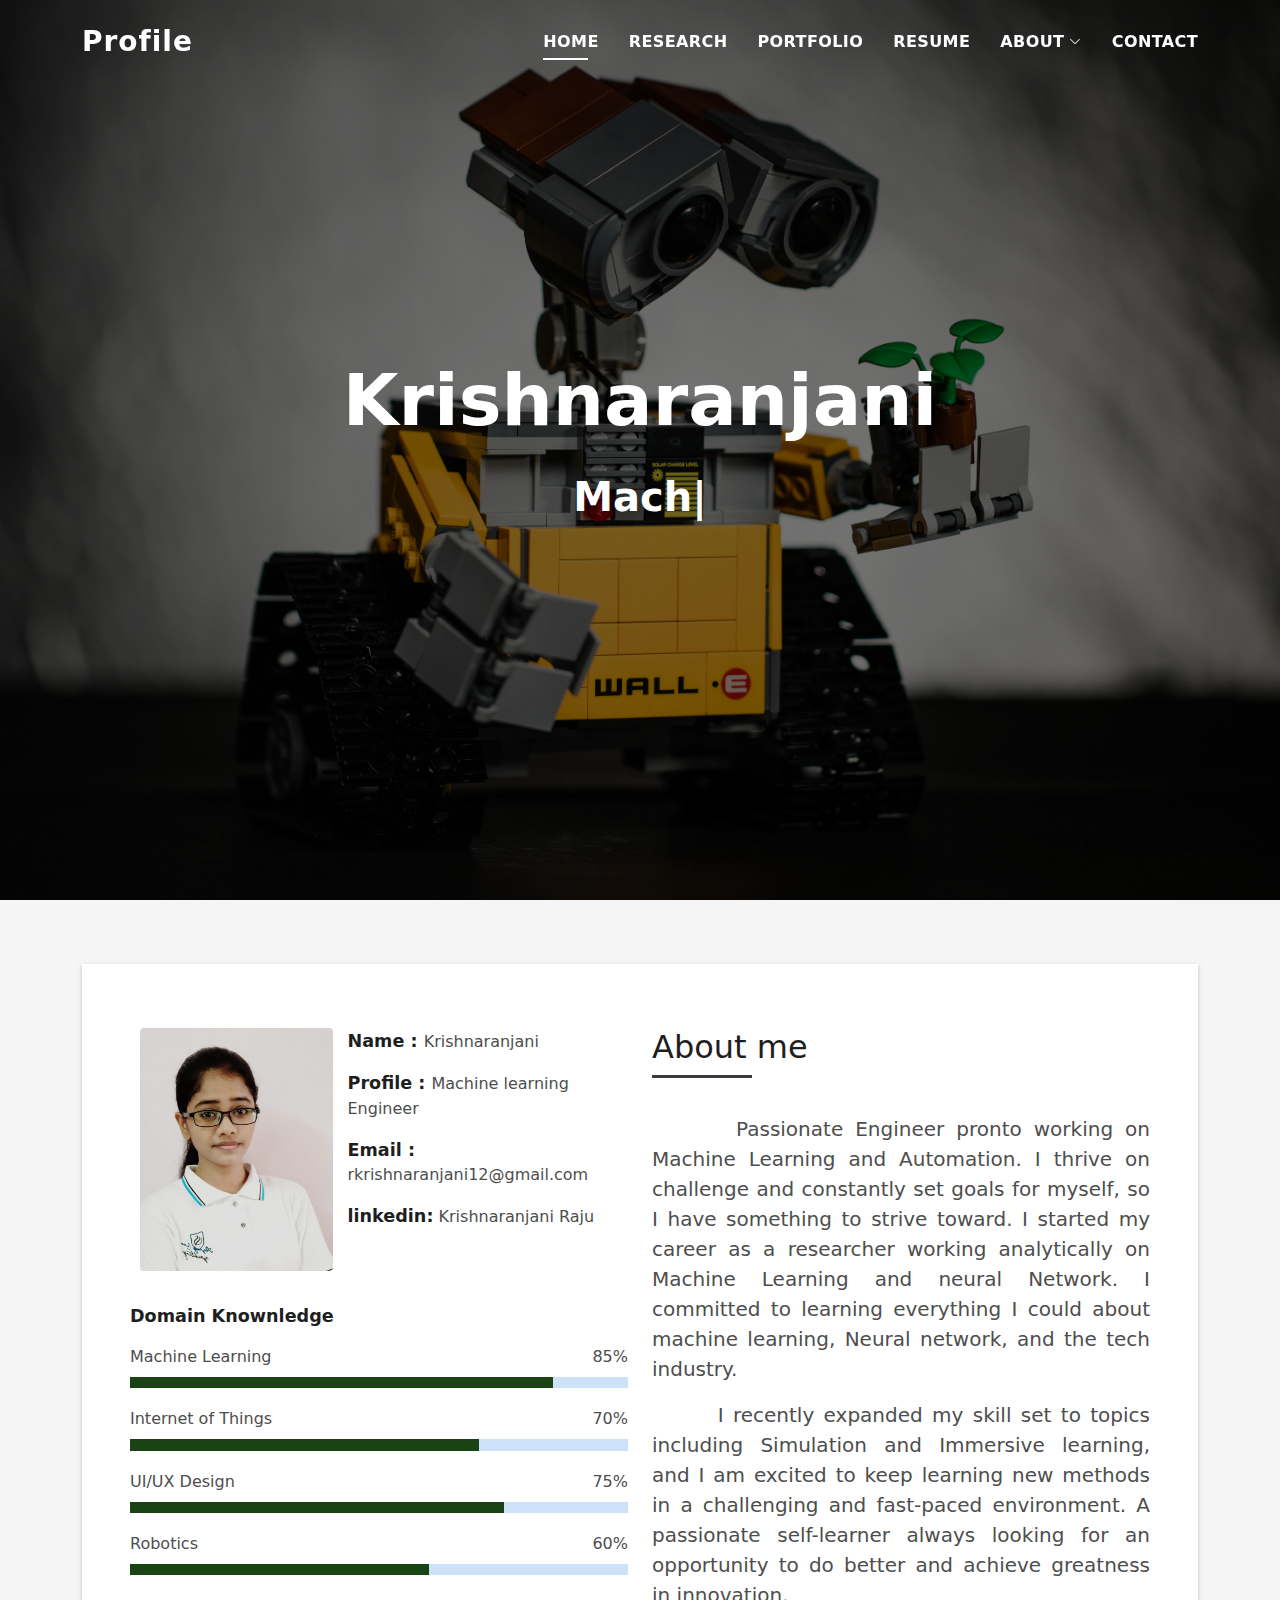
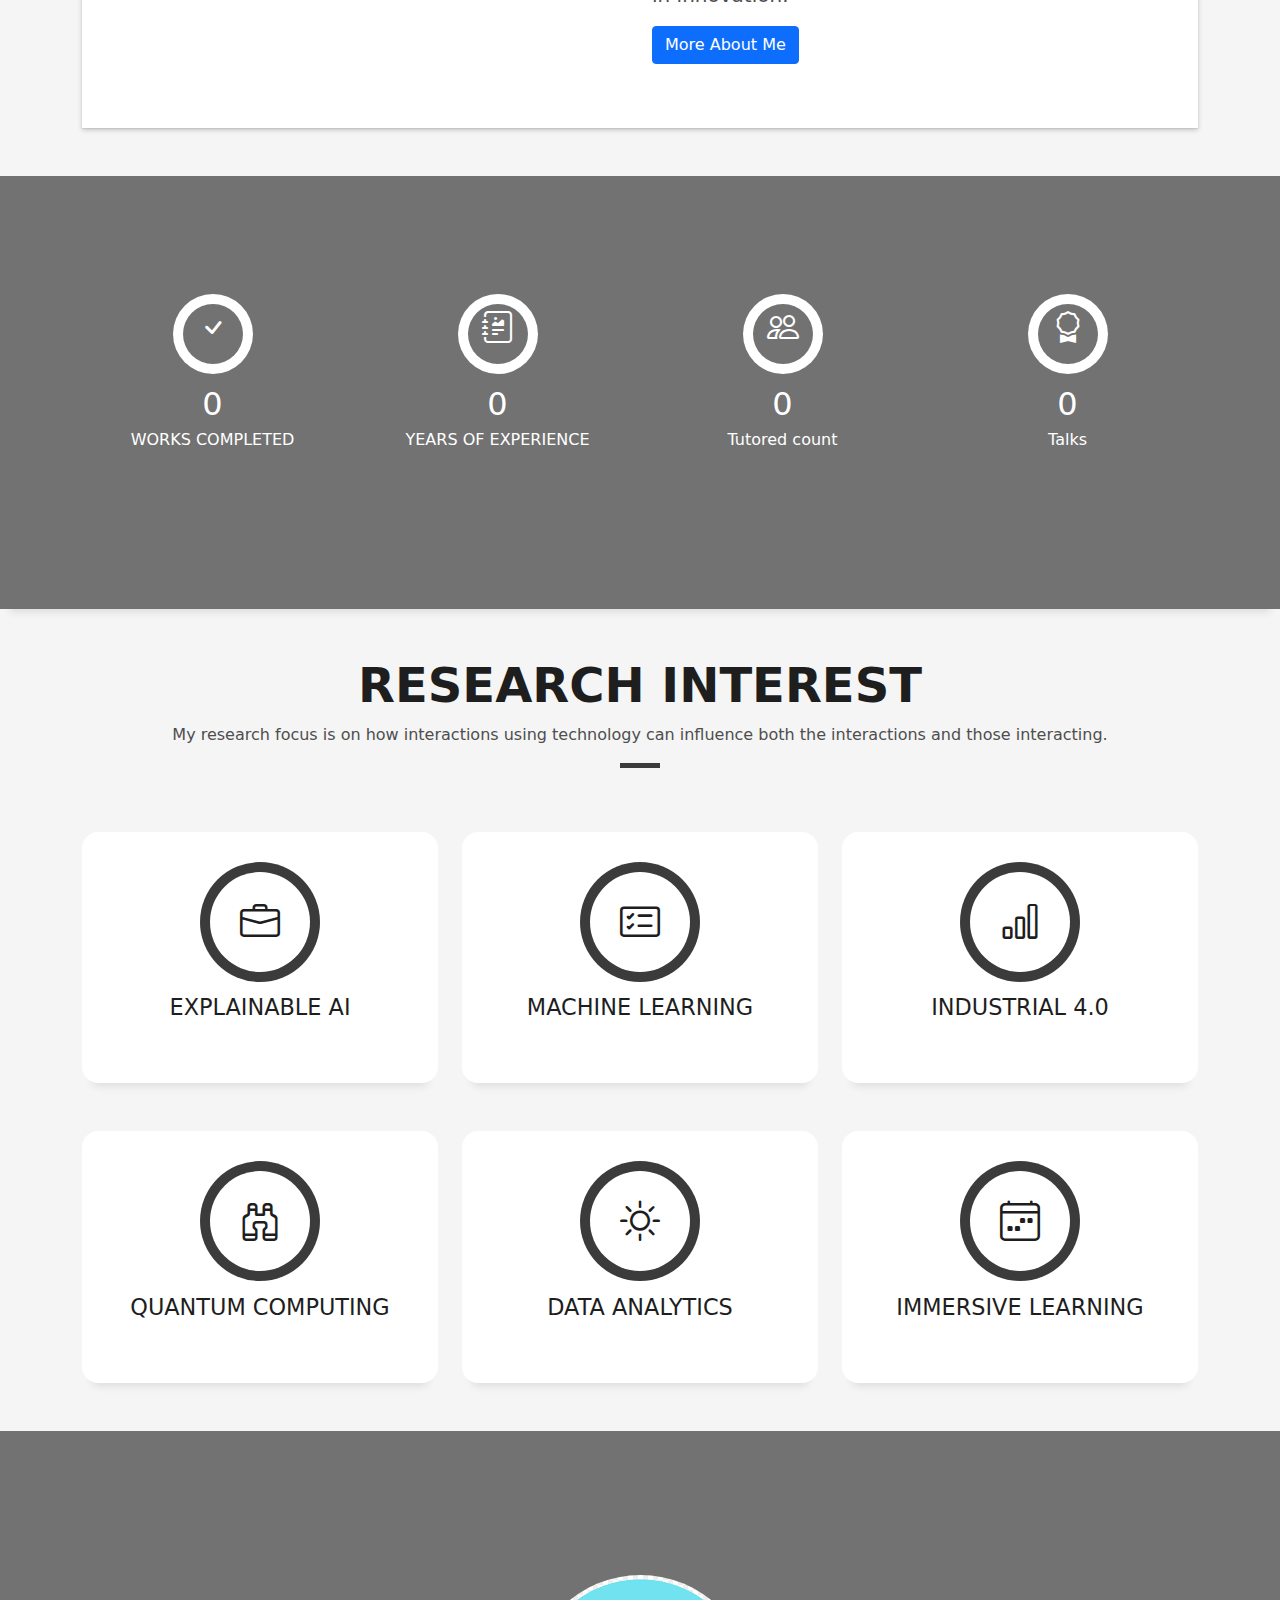
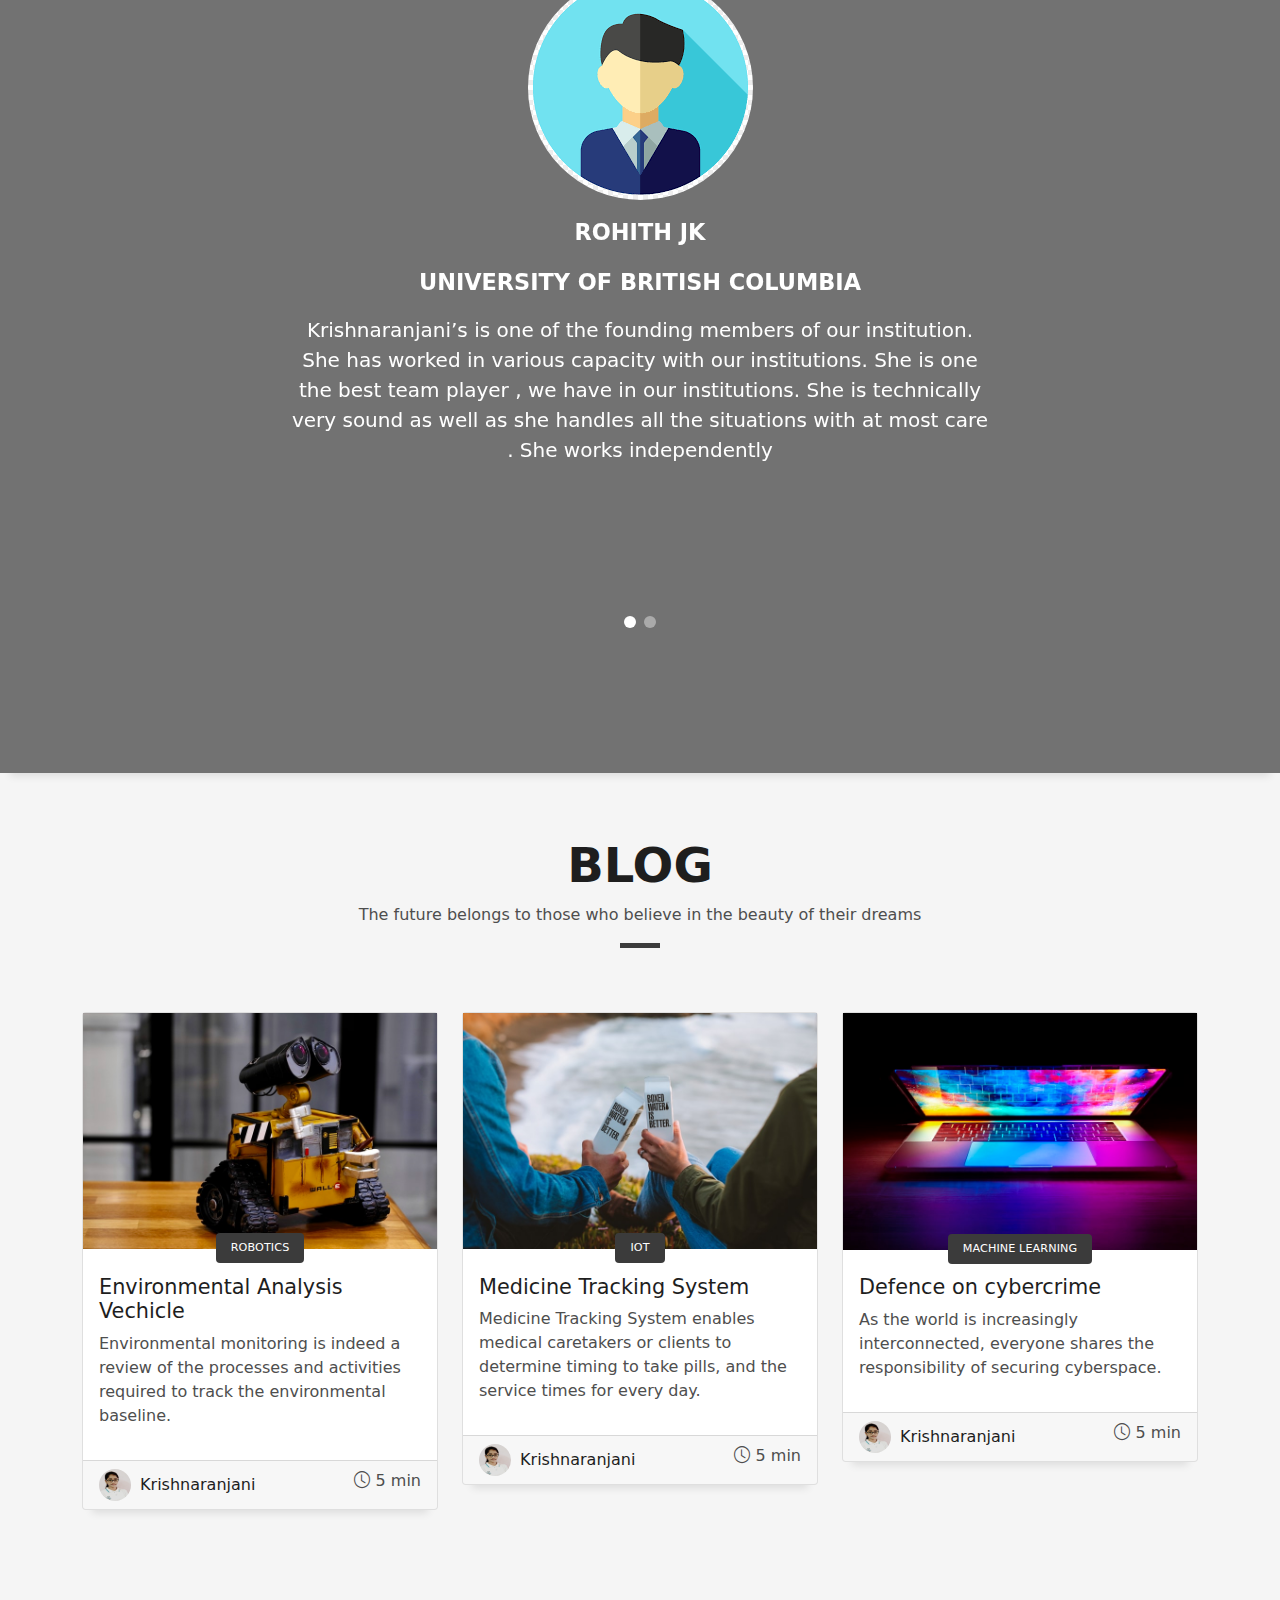
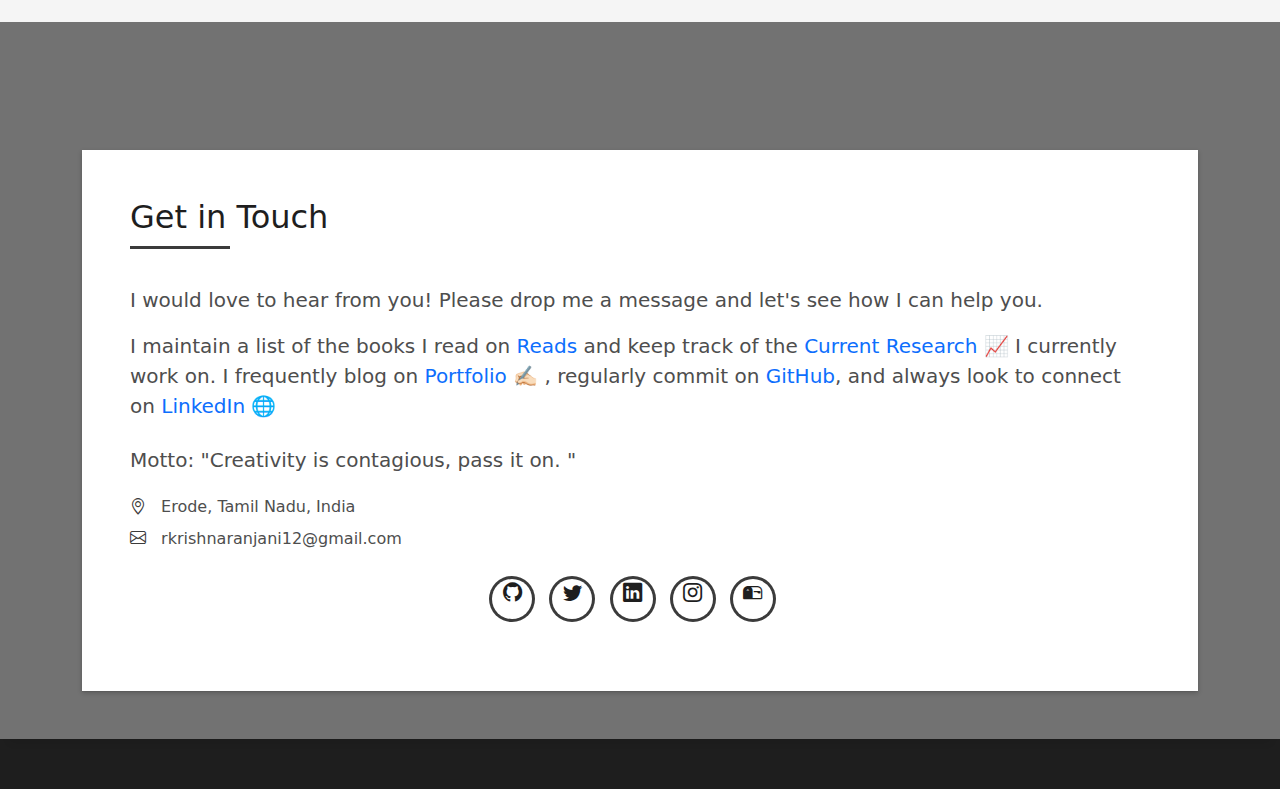
==== commit c07bcfd2: "blog commit" ====
--- a/index.html
+++ b/index.html
@@ -430,7 +430,7 @@
               </div>
               <div class="card-footer">
                 <div class="post-author">
-                  <a href="#">
+                  <a href="Blog-1.html">
                     <img src="assets/img/Profilepic.jpg" alt="" class="avatar rounded-circle">
                     <span class="author">Krishnaranjani</span>
                   </a>
@@ -474,7 +474,7 @@
           <div class="col-md-4">
             <div class="card card-blog">
               <div class="card-img">
-                <a href="blog-single.html"><img src="assets/img/post-3.jpg" alt="" class="img-fluid"></a>
+                <a href="Blog-3.html"><img src="assets/img/post-3.jpg" alt="" class="img-fluid"></a>
               </div>
               <div class="card-body">
                 <div class="card-category-box">
@@ -482,7 +482,7 @@
                     <h6 class="category">Machine Learning</h6>
                   </div>
                 </div>
-                <h3 class="card-title"><a href="blog-single.html">Defence on cybercrime</a></h3>
+                <h3 class="card-title"><a href="Blog-3.html">Defence on cybercrime</a></h3>
                 <p class="card-description">
                   As the world is increasingly interconnected, everyone shares the responsibility of securing
                   cyberspace.
@@ -491,7 +491,7 @@
               </div>
               <div class="card-footer">
                 <div class="post-author">
-                  <a href="#">
+                  <a href="Blog-3.html">
                     <img src="assets/img/Profilepic.jpg " alt="" class="avatar rounded-circle">
                     <span class="author">Krishnaranjani</span>
                   </a>
